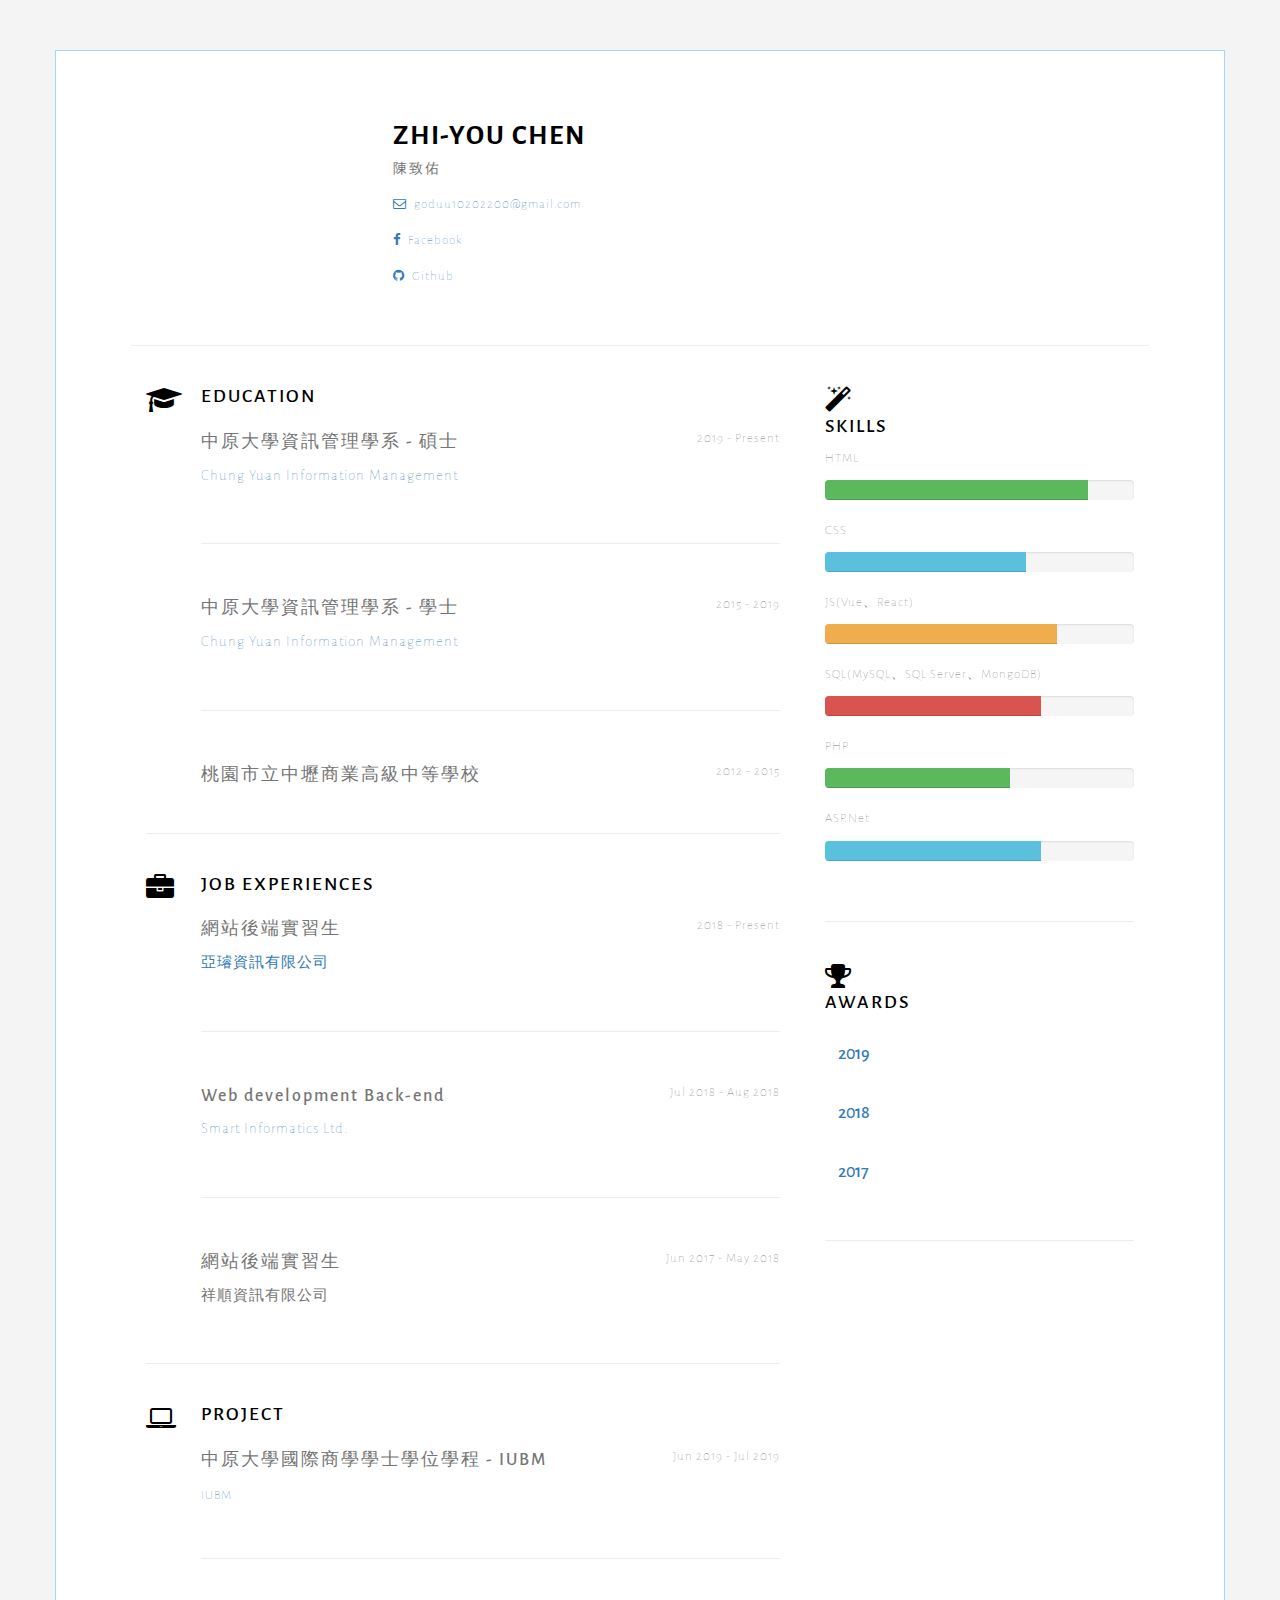
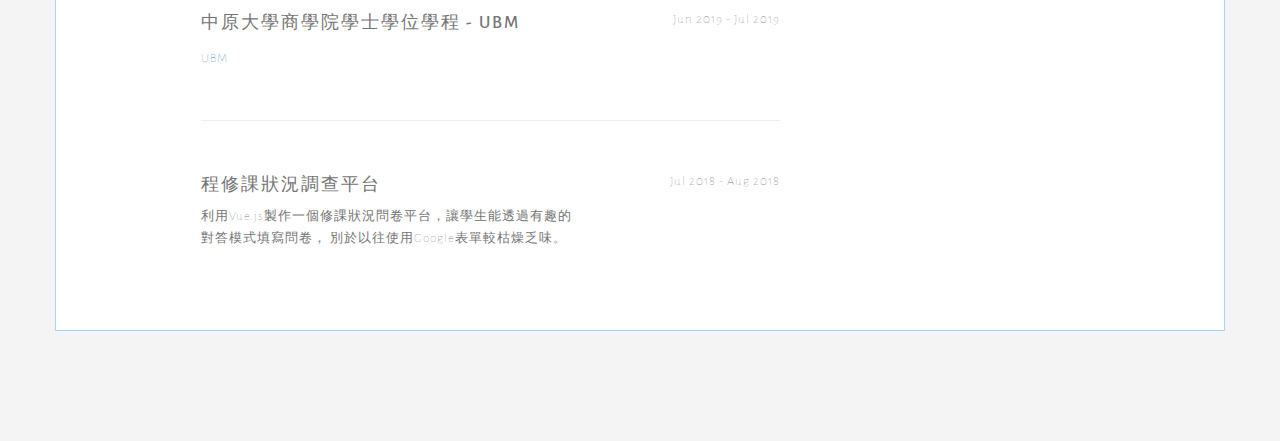
==== index.html @ dc38f17f "更新資料" ====
<!DOCTYPE html>
<html lang="">
  <head>
    <meta charset="UTF-8" />
    <meta name="viewport" content="width=device-width, initial-scale=1.0" />

    <!-- ===========================
    THEME INFO
    =========================== -->
    <meta
      name="description"
      content="CVstrap is another Free minimal CV HTML theme by EvenFly built with Bootstrap 3.3.0. and released under CC-3.0 license."
    />
    <meta
      name="keywords"
      content="curriculum vitae, cv, one page, onepage, bootstrap, responsive, resume, timeline, free cv"
    />
    <meta name="author" content="Mamun Srizon" />

    <!-- ===========================
    SITE TITLE
    =========================== -->
    <title>ZHI-YOU CHEN（陳致佑）</title>

    <!-- ===========================
    FAVICONS
    =========================== -->
    <link
      rel="shortcut icon"
      type="image/x-icon"
      href="./assets/icon/monster.png"
    />

    <!-- ===========================
    STYLESHEETS
    =========================== -->
    <link
      rel="stylesheet"
      href="http://maxcdn.bootstrapcdn.com/bootstrap/3.3.0/css/bootstrap.min.css"
    />
    <link rel="stylesheet" href="css/style.css" />
    <link rel="stylesheet" href="css/responsive.css" />

    <!-- ===========================
    FONTS & ICONS
    =========================== -->
    <link
      href="http://fonts.googleapis.com/css?family=Kristi|Alegreya+Sans:300"
      rel="stylesheet"
      type="text/css"
    />
    <link
      href="http://maxcdn.bootstrapcdn.com/font-awesome/4.2.0/css/font-awesome.min.css"
      rel="stylesheet"
    />

    <!--[if IE]>
      <script src="https://cdn.jsdelivr.net/html5shiv/3.7.2/html5shiv.min.js"></script>
      <script src="https://cdn.jsdelivr.net/respond/1.4.2/respond.min.js"></script>
    <![endif]-->
    <style>
      .award_text {
        margin-left: 1vw;
      }
    </style>
  </head>

  <body>
    <div class="container">
      <!-- ===========================
        HEADER
        ============================ -->
      <div id="header" class="row">
        <div class="col-sm-3">
          <img
            class="propic"
            src="http://www.uuu.nctu.me/img/IMG_5738.JPG"
            alt=""
          />
        </div>
        <!-- photo end-->

        <div class="col-sm-9">
          <div class="cv-title">
            <div class="row">
              <div class="col-sm-7">
                <span>
                  <h1>ZHI-YOU CHEN</h1>
                  <h5>陳致佑</h5>
                </span>
              </div>
            </div>
          </div>
          <!-- Title end-->

          <!-- ===========================
                SOCIAL & CONTACT
                ============================ -->
          <div class="row">
            <div class="col-sm-4">
              <ul class="list-unstyled">
                <li>
                  <a href="mailto:goduu10202200@gmail.com"
                    ><span class="social fa fa-envelope-o"></span
                    >goduu10202200@gmail.com</a
                  >
                </li>
                <li>
                  <a
                    href="https://www.facebook.com/goduu10202200"
                    target="_blank"
                    ><span class="social fa fa-facebook"></span>Facebook</a
                  >
                </li>
                <li>
                  <a href="https://github.com/goduu10202200" target="_blank"
                    ><span class="social fa fa-github"></span>Github</a
                  >
                </li>
              </ul>
            </div>
            <!-- social 1st col end-->
          </div>
          <!-- header social end-->
        </div>
        <!-- header right end-->
      </div>
      <!-- header end-->

      <hr class="firsthr" />

      <!-- ===========================
        BODY LEFT PART
        ============================ -->
      <div class="col-md-8 mainleft">
        <div id="statement" class="row mobmid">
          <!-- <div class="col-sm-1">
            <span class="secicon fa fa-user"></span>
          </div> -->
          <!--icon end-->

          <!-- <div class="col-sm-11">
            <h3>Personal statement</h3>
            <p>
              Hi, I am Bappy from Bangladesh.Adipiscing elit. Nullam dapibus
              vehicula condimentum. Curabitur elit enim, accumsan vitae
              tristique ut, mollis at orci. Fusce cursus interdum neque nec
              aliquam. Proin turpis leo, laoreet non ultricies non, dictum nec
              nulla. Duis vitae nisi eu odio Adipiscing elit. Nullam dapibus
              vehicula condimentum. Curabitur elit enim, accumsan.
            </p>

            <p>
              Consectetur adipisicing elit. Hic labore, unde, ratione, itaque
              ducimus provident error similique qui, recusandae nam dignissimos
              autem. Sequi quas quis non, odit assumenda similique neque.
            </p>

            <p class="signature">TowkirAhmed</p>
          </div> -->
          <!--info end-->
        </div>
        <!--personal statement end-->

        <!-- <hr /> -->

        <div id="education" class="row mobmid">
          <div class="col-sm-1">
            <span class="secicon fa fa-graduation-cap"></span>
          </div>
          <!--icon end-->

          <div class="col-sm-11">
            <h3>Education</h3>

            <!-- 中原大學資訊管理學系 - 碩士 - S -->
            <div class="row">
              <div class="col-md-9">
                <h4>中原大學資訊管理學系 - 碩士</h4>
                <p class="sub">
                  <a href="http://www.im.cycu.edu.tw/wSite/mp?mp=5400"
                    >Chung Yuan Information Management</a
                  >
                </p>
              </div>
              <div class="year col-md-3">
                <p>2019 - Present</p>
              </div>
            </div>
            <!-- 中原大學資訊管理學系 - 學士 - E -->
            <hr />
            <!-- 中原大學資訊管理學系 - 學士 - S -->
            <div class="row">
              <div class="col-md-9">
                <h4>中原大學資訊管理學系 - 學士</h4>
                <p class="sub">
                  <a href="http://www.im.cycu.edu.tw/wSite/mp?mp=5400"
                    >Chung Yuan Information Management</a
                  >
                </p>
              </div>
              <div class="year col-md-3">
                <p>2015 - 2019</p>
              </div>
            </div>
            <!-- 中原大學資訊管理學系 - 學士 - E -->

            <hr />

            <div class="row">
              <div class="col-md-9">
                <h4>桃園市立中壢商業高級中等學校</h4>
              </div>

              <div class="year col-md-3">
                <p>2012 - 2015</p>
              </div>
            </div>
            <!--Education & Certification 3 end-->
          </div>
        </div>
        <!--Education & Certifications end-->

        <hr />
        <!-- ===========================
            JOB EXPERIENCES
            ============================ -->
        <div id="job" class="row mobmid">
          <div class="col-sm-1">
            <span class="secicon fa fa-briefcase"></span>
          </div>
          <!--icon end-->

          <div class="col-sm-11">
            <h3>Job Experiences</h3>

            <div class="row">
              <div class="col-md-9">
                <h4>網站後端實習生</h4>
                <p class="sub">
                  <a href="http://www.ys-infoware.com/" target="_blank"
                    >亞璿資訊有限公司</a
                  >
                </p>
              </div>
              <div class="year col-md-3">
                <p>2018 - Present</p>
              </div>
            </div>
            <!--Job 1 end-->
            <hr />
            <div class="row">
              <div class="col-md-8">
                <h4>Web development Back-end</h4>
                <p class="sub">
                  <a href="https://smart-informatics.com/" target="_blank"
                    >Smart Informatics Ltd.</a
                  >
                </p>
                <!-- <p>
                        Studying all aspect of Graphic Design Including Advertising
                        Design, Branding, Copy Exhibition Design, Ilustration,
                        Information Design, Packaging Design and Website Design
                      </p> -->
              </div>
              <div class="year col-md-4">
                <p>Jul 2018 - Aug 2018</p>
              </div>
            </div>
            <!--Job 2 end-->

            <hr />

            <div class="row">
              <div class="col-md-8">
                <h4>網站後端實習生</h4>
                <p class="sub" style="font-size: 15px">祥順資訊有限公司</p>
              </div>
              <div class="year col-md-4">
                <p>Jun 2017 - May 2018</p>
              </div>
            </div>
            <!--Job 3 end-->
          </div>
          <!--Job experiences end-->
        </div>
        <!--Job experiences end-->

        <hr />

        <div id="preject" class="row mobmid">
          <div class="col-sm-1">
            <span class="secicon fa fa-laptop"></span>
          </div>
          <div class="col-sm-11">
            <h3>Project</h3>

            <!-- 國際商學學士學位學程 -S -->
            <div class="row">
              <div class="col-md-8">
                <h4>中原大學國際商學學士學位學程 - IUBM</h4>
                <p class="sub">
                  <a href="https://wp.cycu.edu.tw/iubm/" target="_blank">
                    <h4>IUBM</h4>
                  </a>
                </p>
              </div>
              <div class="year col-md-4">
                <p>Jun 2019 - Jul 2019</p>
              </div>
            </div>
            <!-- 國際商學學士學位學程 -E -->
            <hr />
            <!-- 商學院學士學位學程 -S -->
            <div class="row">
              <div class="col-md-8">
                <h4>中原大學商學院學士學位學程 - UBM</h4>
                <p class="sub">
                  <a href="https://wp.cycu.edu.tw/ubm/" target="_blank">
                    <h4>UBM</h4>
                  </a>
                </p>
              </div>
              <div class="year col-md-4">
                <p>Jun 2019 - Jul 2019</p>
              </div>
            </div>
            <!-- 商學院學士學位學程 -E -->
            <hr />
            <!-- 修課狀況調整平台 -S -->
            <div class="row">
              <div class="col-md-8">
                <h4>程修課狀況調查平台</h4>
                <!-- <p class="sub"><a href="">Smart Informatics Ltd.</a></p> -->
                <p>
                  利用Vue.js製作一個修課狀況問卷平台，讓學生能透過有趣的對答模式填寫問卷，
                  別於以往使用Google表單較枯燥乏味。
                </p>
              </div>
              <div class="year col-md-4">
                <p>Jul 2018 - Aug 2018</p>
              </div>
            </div>
            <!-- 修課狀況調整平台 -E -->
          </div>

          <!--Project experiences end-->
        </div>
        <!--Project experiences end-->
      </div>
      <!--left end-->

      <!-- ===========================
        SIDEBAR
        =========================== -->
      <div class="col-md-4 mainright">
        <div class="row">
          <div class="col-sm-1 col-md-2 mobmid">
            <span class="secicon fa fa-magic"></span>
          </div>
          <!--icon end-->

          <div class="col-sm-11 col-md-12">
            <h3 class="mobmid">Skills</h3>

            <p>HTML</p>
            <div class="progress">
              <div
                class="progress-bar progress-bar-success"
                role="progressbar"
                aria-valuenow="85"
                aria-valuemin="0"
                aria-valuemax="100"
                style="width: 85%"
              >
                <span class="sr-only">85% Complete (success)</span>
              </div>
            </div>
            <!--skill end-->

            <p>CSS</p>
            <div class="progress">
              <div
                class="progress-bar progress-bar-info"
                role="progressbar"
                aria-valuenow="65"
                aria-valuemin="0"
                aria-valuemax="100"
                style="width: 65%"
              >
                <span class="sr-only">65% Complete</span>
              </div>
            </div>
            <!--skill end-->

            <p>JS(Vue、React)</p>
            <div class="progress">
              <div
                class="progress-bar progress-bar-warning"
                role="progressbar"
                aria-valuenow="75"
                aria-valuemin="0"
                aria-valuemax="100"
                style="width: 75%"
              >
                <span class="sr-only">75% Complete (warning)</span>
              </div>
            </div>
            <!--skill end-->

            <p>SQL(MySQL、SQL Server、MongoDB)</p>
            <div class="progress">
              <div
                class="progress-bar progress-bar-danger"
                role="progressbar"
                aria-valuenow="70"
                aria-valuemin="0"
                aria-valuemax="100"
                style="width: 70%"
              >
                <span class="sr-only">70% Complete (danger)</span>
              </div>
            </div>
            <!--skill end-->
            <p>PHP</p>
            <div class="progress">
              <div
                class="progress-bar progress-bar-success"
                role="progressbar"
                aria-valuenow="60"
                aria-valuemin="0"
                aria-valuemax="100"
                style="width: 60%"
              >
                <span class="sr-only">60% Complete (success)</span>
              </div>
            </div>
            <!--skill end-->
            <p>ASP.Net</p>
            <div class="progress">
              <div
                class="progress-bar progress-bar-info"
                role="progressbar"
                aria-valuenow="70"
                aria-valuemin="0"
                aria-valuemax="100"
                style="width: 70%"
              >
                <span class="sr-only">70% Complete (info)</span>
              </div>
            </div>
            <!--skill end-->
          </div>
          <!--info end-->
        </div>
        <!--tech skills end-->

        <hr />

        <div class="row mobmid">
          <div class="col-sm-1 col-md-2">
            <span class="secicon fa fa-trophy"></span>
          </div>
          <!--icon end-->

          <div class="col-sm-11 col-md-12 ">
            <h3>Awards</h3>

            <div id="accordion">
              <div class="card">
                <div class="card-header" id="headingOne">
                  <h5 class="mb-0">
                    <button
                      class="btn btn-link"
                      data-toggle="collapse"
                      data-target="#collapseOne"
                      aria-expanded="true"
                      aria-controls="collapseOne"
                    >
                      <h4>2019</h4>
                    </button>
                  </h5>
                </div>

                <div
                  id="collapseOne"
                  class="collapse"
                  aria-labelledby="headingOne"
                  data-parent="#accordion"
                >
                  <div class="card-body award_text">
                    <div class="award">
                      <h4>創新創業競賽 - 第三名</h4>
                    </div>
                  </div>
                </div>
              </div>
              <div class="card">
                <div class="card-header" id="headingTwo">
                  <h5 class="mb-0">
                    <button
                      class="btn btn-link collapsed"
                      data-toggle="collapse"
                      data-target="#collapseTwo"
                      aria-expanded="false"
                      aria-controls="collapseTwo"
                    >
                      <h4>2018</h4>
                    </button>
                  </h5>
                </div>
                <div
                  id="collapseTwo"
                  class="collapse"
                  aria-labelledby="headingTwo"
                  data-parent="#accordion"
                >
                  <div class="card-body award_text">
                    <div class="award">
                      <h4>經濟部搶鮮大賽 - 第三名</h4>
                    </div>
                    <div class="award">
                      <h4>全國資訊應用競賽 - 第三名</h4>
                    </div>
                    <div class="award">
                      <h4>新創事業團隊競賽 - 第二名</h4>
                    </div>
                    <div class="award">
                      <h4>中原資管專題競賽 - 海報設計獎</h4>
                    </div>
                    <div class="award">
                      <h4>中原資管專題競賽 - 海報人氣獎</h4>
                    </div>
                  </div>
                </div>
              </div>
              <div class="card">
                <div class="card-header" id="headingThree">
                  <h5 class="mb-0">
                    <button
                      class="btn btn-link collapsed"
                      data-toggle="collapse"
                      data-target="#collapseThree"
                      aria-expanded="false"
                      aria-controls="collapseThree"
                    >
                      <h4>2017</h4>
                    </button>
                  </h5>
                </div>
                <div
                  id="collapseThree"
                  class="collapse"
                  aria-labelledby="headingThree"
                  data-parent="#accordion"
                >
                  <div class="card-body award_text">
                    <div class="award">
                      <h4>畢業專題初賽 - 第一名</h4>
                    </div>
                    <div class="award">
                      <h4>系統分析與設計 - 第二名</h4>
                    </div>
                  </div>
                </div>
              </div>
            </div>
          </div>
          <!--awards end-->
        </div>
        <hr />
        <!--tech skills end-->
      </div>
      <!--right end-->
    </div>
    <!--container end-->

    <!-- ===========================
    FOOTER
    =========================== -->
    <footer class="text-center"></footer>

    <!--necessary scripts and plugins-->
    <script src="https://ajax.googleapis.com/ajax/libs/jquery/1.11.1/jquery.min.js"></script>
    <script src="http://maxcdn.bootstrapcdn.com/bootstrap/3.3.1/js/bootstrap.min.js"></script>
    <script src="js/jquery.nicescroll.min.js"></script>
    <script src="js/evenfly.js"></script>
  </body>
</html>
---- css/style.css ----
body {
  background: #f4f4f4;
  color: #757575;
  font-family: 'Alegreya Sans', sans-serif, '微軟正黑體';
  letter-spacing: 2px;
  padding-bottom: 60px;
}

.container {
  background: #fff;
  padding: 70px 75px;
  margin: 50px auto;
  border: 1px solid #a5d4fc;
}

img {
  max-width: 100%;
  max-height: 30%;
}

.propic {
  background-position: center center;
  border-radius: 10px;
  /* border-radius: 10px; */
}

hr {
  margin: 40px 0;
}

h1 {
  font-size: 2em;
  font-weight: bolder;
  text-transform: uppercase;
  color: #000;
  margin: 0;
}

h2 {
  font-size: 1.3em;
  background: #fcfcfc;
  padding: 10px;
}

h3 {
  font-size: 1.4em;
  text-transform: uppercase;
  color: #000;
  margin-top: 0;
}

h4 {
  margin: 15px 0 0;
}

p,
a {
  line-height: 1.7em;
  font-weight: lighter;
  letter-spacing: 1px;
  font-size: 13px;
  margin-top: 10px;
}

li {
  padding: 7px 0;
}

.dl-share .btn {
  min-width: 120px;
}

.signature {
  font-family: 'Kristi', cursive;
  color: #3e3f40;
  font-size: 2.2em;
  margin-top: 20px;
}

.social {
  margin-right: 7px;
}

.btn .fa {
  margin-right: 10px;
}

.secicon.fa {
  font-size: 28px;
  color: #000;
  margin-right: 10px;
}

.sub {
  margin-top: 10px;
  margin-bottom: 15px;
}

.sub a {
  font-size: 15px;
}
.award {
  padding-top: 20px;
}

blockquote {
  font-size: 1em;
  padding: 0 15px;
  margin: 30px 0;
}
.copyrights {
  text-indent: -9999px;
  height: 0;
  line-height: 0;
  font-size: 0;
  overflow: hidden;
}
.mainleft {
  padding-right: 30px;
}

.testimonials img {
  width: 60px;
  height: 60px;
  border-radius: 50%;
  float: left;
  margin-right: 15px;
  margin-top: -10px;
  border: 1px solid #ededed;
}

.year,
.share {
  text-align: right;
}

footer p,
footer a {
  font-size: 13px;
}
---- css/responsive.css ----
@media only screen and (max-width: 980px) {
    .dl-share {
        display: none;
    }
    
    .year {
        text-align: left;
    }
}

@media only screen and (max-width: 800px) {
    body {
        padding-bottom: 10px;
    }
    .container {
        margin-top: 10px;
        margin-bottom: 30px;
    }
}

@media only screen and (max-width: 640px) {
    .container {
        padding: 20px;
    }
    h1 {
        margin-top: 20px;
    }
    .propic {
        border-radius: 0;
    }
    .list-unstyled li {
        border-bottom: 1px solid #fcfcfc;
        padding: 15px 0;
    }
    .firsthr {
        visibility: hidden;
    }
    .secicon.fa {
        margin: 10px 0;
    }
    .year,
    .mobmid {
        text-align: center;
    }
}

@media only screen and (width: 480px) {
    footer{
        padding: 0 100px;
    }
}

@media only screen and (max-width: 360px) {
    footer{
        padding: 0 15px;
    }
}
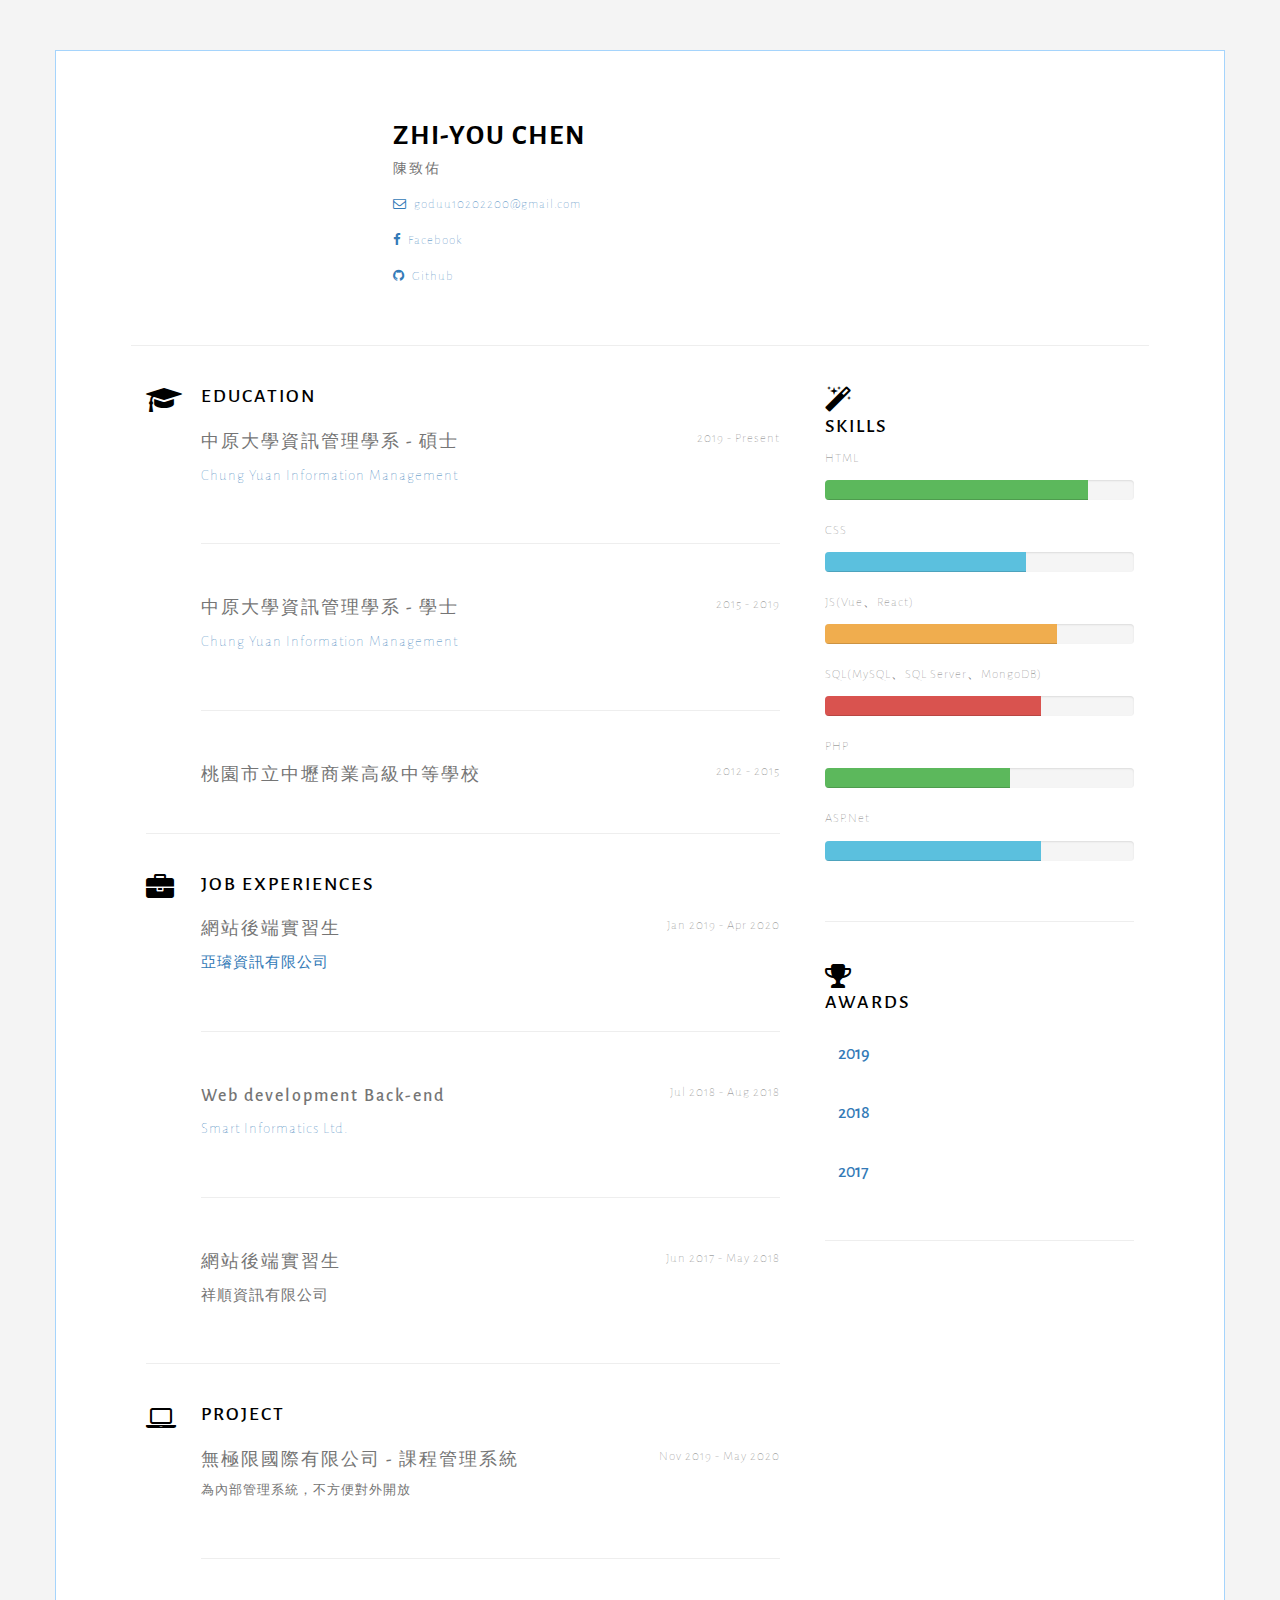
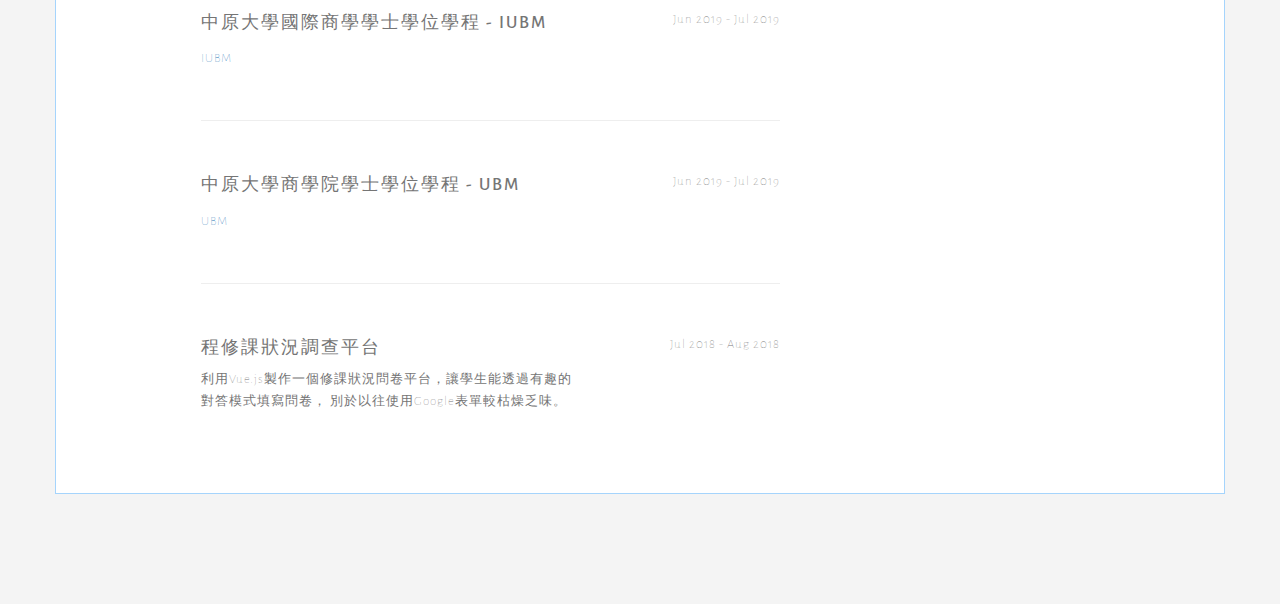
==== commit 875aec14: "更新" ====
--- a/index.html
+++ b/index.html
@@ -244,7 +244,7 @@
                 </p>
               </div>
               <div class="year col-md-3">
-                <p>2018 - Present</p>
+                <p>Jan 2019 - Apr 2020</p>
               </div>
             </div>
             <!--Job 1 end-->
@@ -274,7 +274,7 @@
             <div class="row">
               <div class="col-md-8">
                 <h4>網站後端實習生</h4>
-                <p class="sub" style="font-size: 15px">祥順資訊有限公司</p>
+                <p class="sub" style="font-size: 15px;">祥順資訊有限公司</p>
               </div>
               <div class="year col-md-4">
                 <p>Jun 2017 - May 2018</p>
@@ -294,7 +294,20 @@
           </div>
           <div class="col-sm-11">
             <h3>Project</h3>
-
+            <!-- 無極限 - 課程管理系統 -S -->
+            <div class="row">
+              <div class="col-md-8">
+                <h4>無極限國際有限公司 - 課程管理系統</h4>
+                <p class="sub">
+                  <span>為內部管理系統，不方便對外開放</span>
+                </p>
+              </div>
+              <div class="year col-md-4">
+                <p>Nov 2019 - May 2020</p>
+              </div>
+            </div>
+            <!-- 無極限 - 課程管理系統 -E -->
+            <hr />
             <!-- 國際商學學士學位學程 -S -->
             <div class="row">
               <div class="col-md-8">
@@ -371,7 +384,7 @@
                 aria-valuenow="85"
                 aria-valuemin="0"
                 aria-valuemax="100"
-                style="width: 85%"
+                style="width: 85%;"
               >
                 <span class="sr-only">85% Complete (success)</span>
               </div>
@@ -386,7 +399,7 @@
                 aria-valuenow="65"
                 aria-valuemin="0"
                 aria-valuemax="100"
-                style="width: 65%"
+                style="width: 65%;"
               >
                 <span class="sr-only">65% Complete</span>
               </div>
@@ -401,7 +414,7 @@
                 aria-valuenow="75"
                 aria-valuemin="0"
                 aria-valuemax="100"
-                style="width: 75%"
+                style="width: 75%;"
               >
                 <span class="sr-only">75% Complete (warning)</span>
               </div>
@@ -416,7 +429,7 @@
                 aria-valuenow="70"
                 aria-valuemin="0"
                 aria-valuemax="100"
-                style="width: 70%"
+                style="width: 70%;"
               >
                 <span class="sr-only">70% Complete (danger)</span>
               </div>
@@ -430,7 +443,7 @@
                 aria-valuenow="60"
                 aria-valuemin="0"
                 aria-valuemax="100"
-                style="width: 60%"
+                style="width: 60%;"
               >
                 <span class="sr-only">60% Complete (success)</span>
               </div>
@@ -444,7 +457,7 @@
                 aria-valuenow="70"
                 aria-valuemin="0"
                 aria-valuemax="100"
-                style="width: 70%"
+                style="width: 70%;"
               >
                 <span class="sr-only">70% Complete (info)</span>
               </div>
@@ -463,7 +476,7 @@
           </div>
           <!--icon end-->
 
-          <div class="col-sm-11 col-md-12 ">
+          <div class="col-sm-11 col-md-12">
             <h3>Awards</h3>
 
             <div id="accordion">
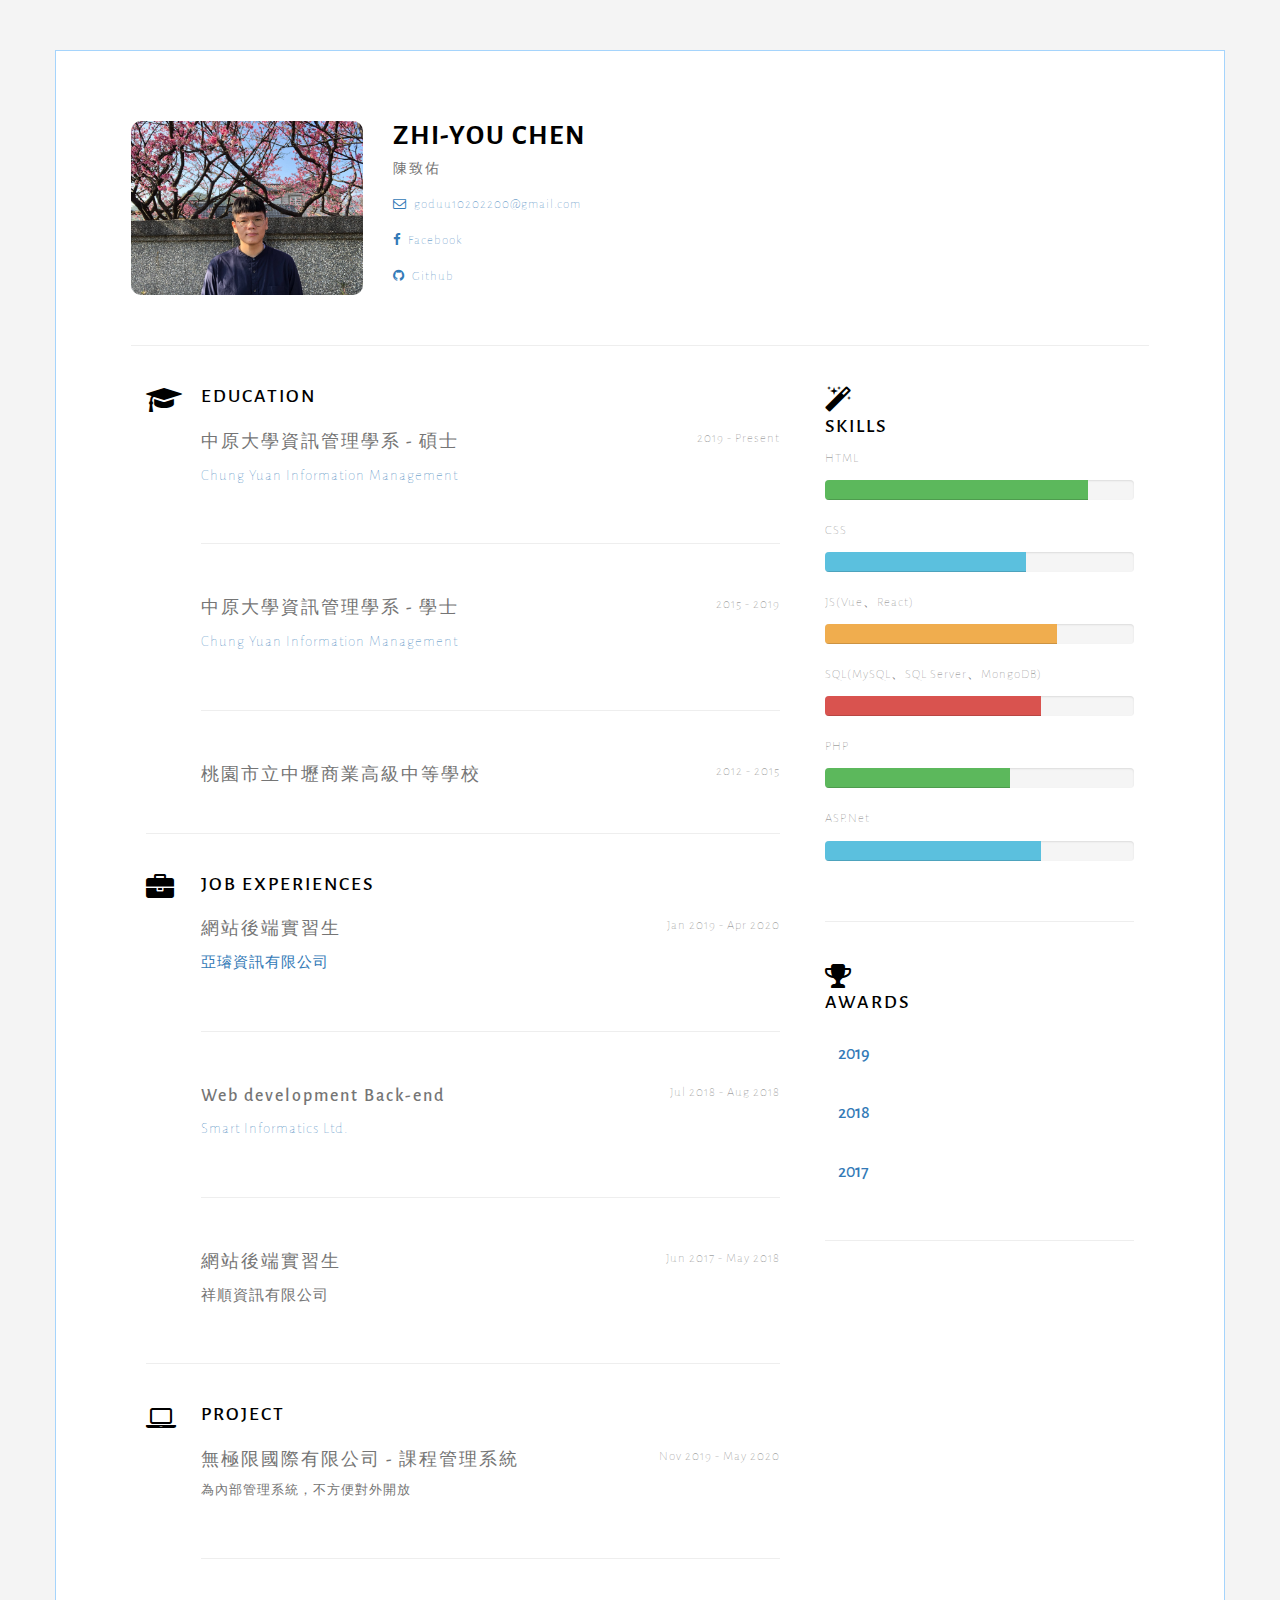
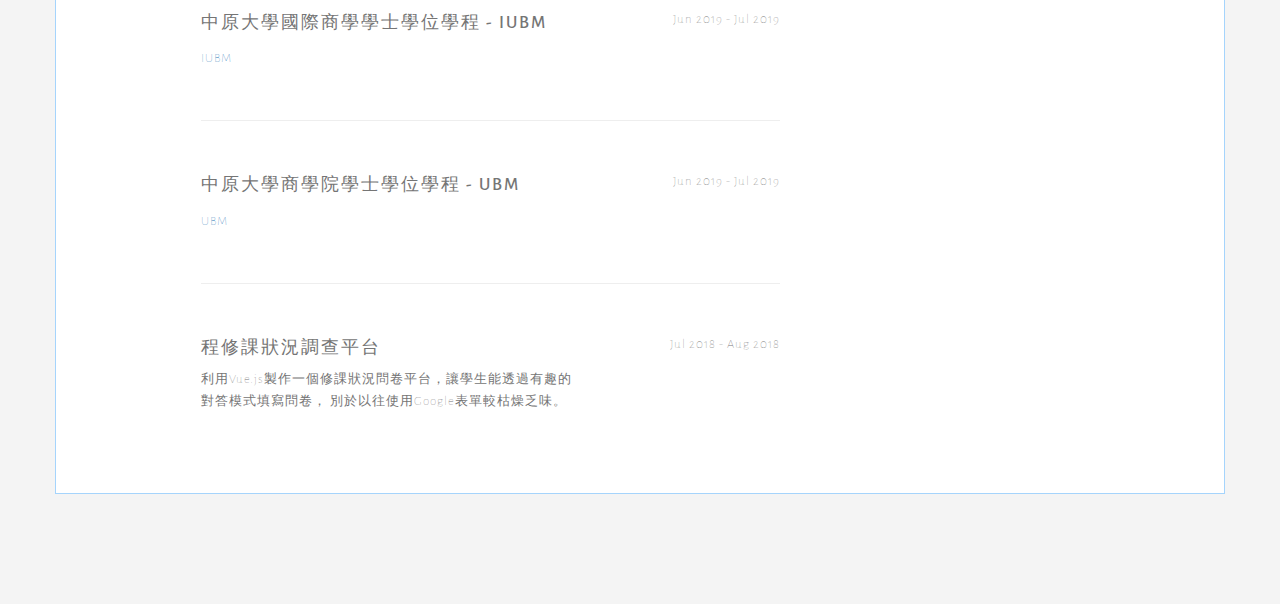
==== commit 486beb36: "更版" ====
--- a/index.html
+++ b/index.html
@@ -72,11 +72,7 @@
         ============================ -->
       <div id="header" class="row">
         <div class="col-sm-3">
-          <img
-            class="propic"
-            src="http://www.uuu.nctu.me/img/IMG_5738.JPG"
-            alt=""
-          />
+          <img class="propic" src="../img/S__37199875.jpg" alt="" />
         </div>
         <!-- photo end-->
 
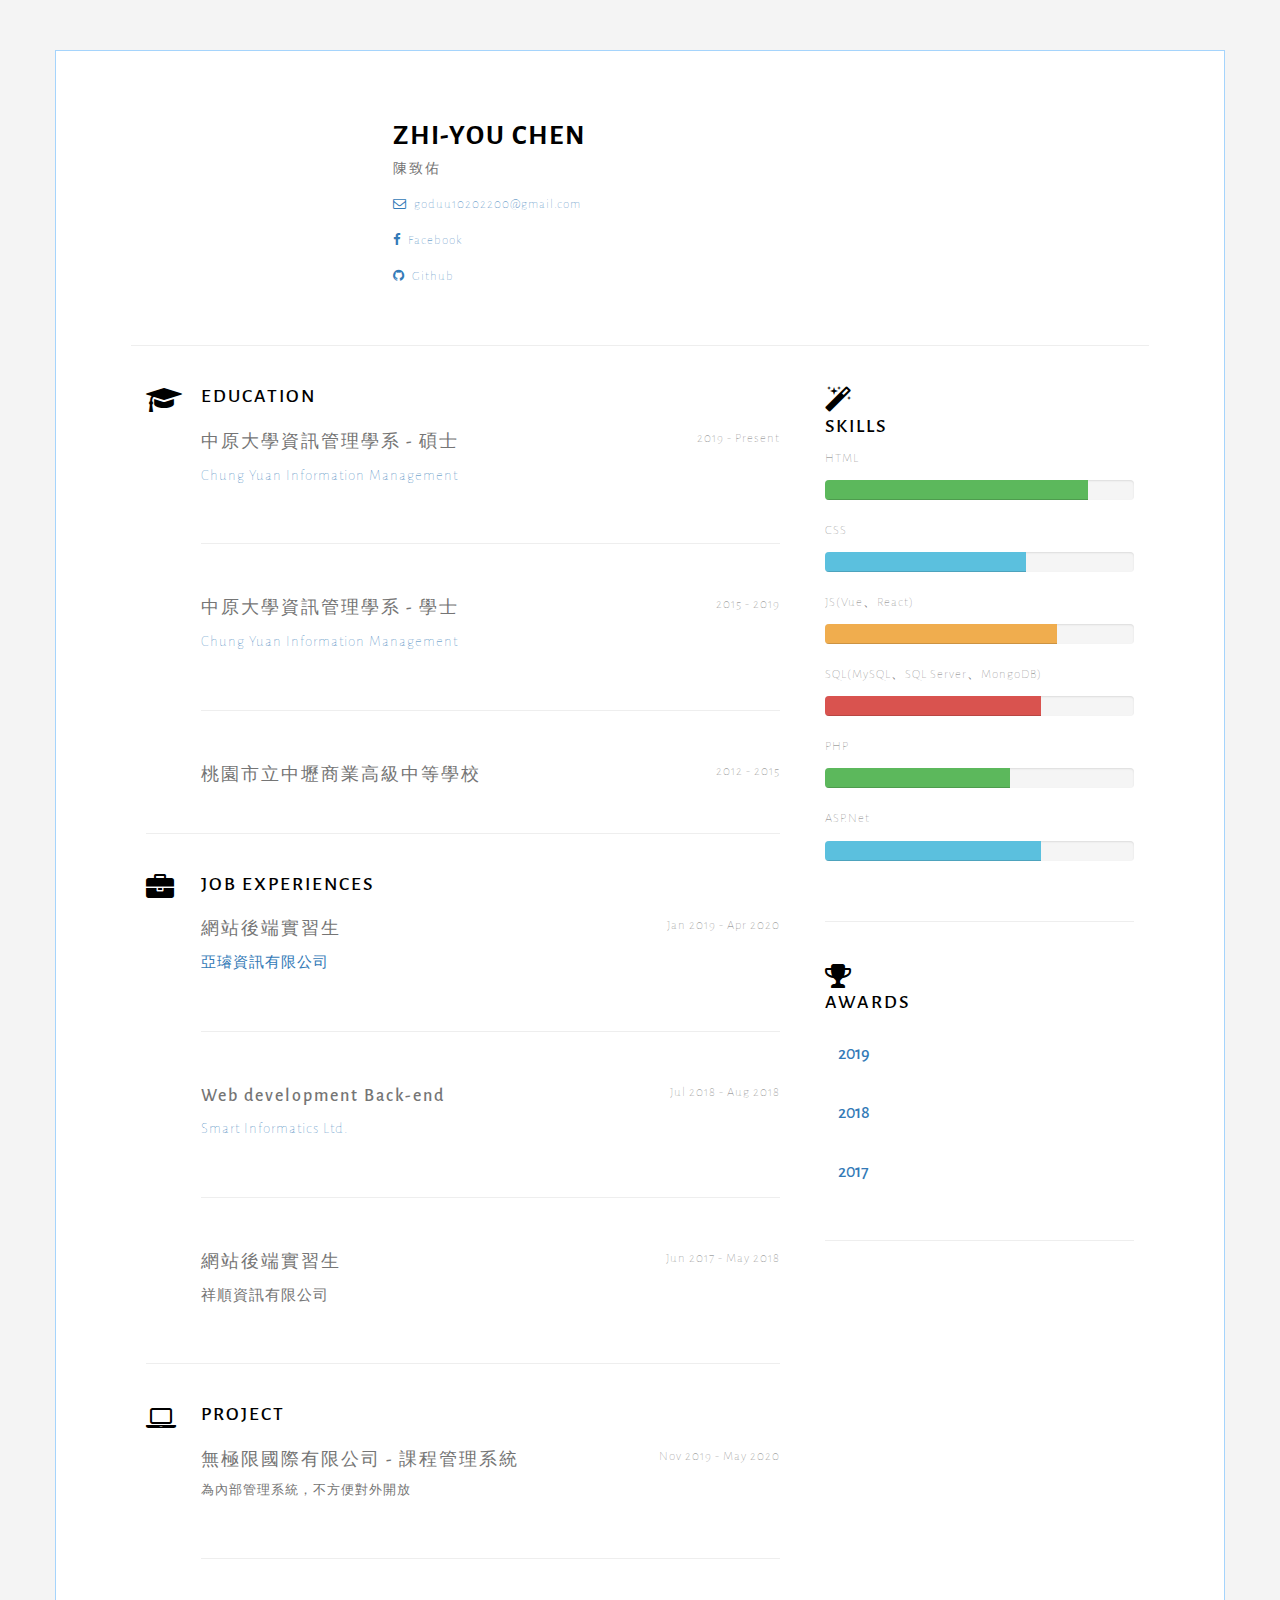
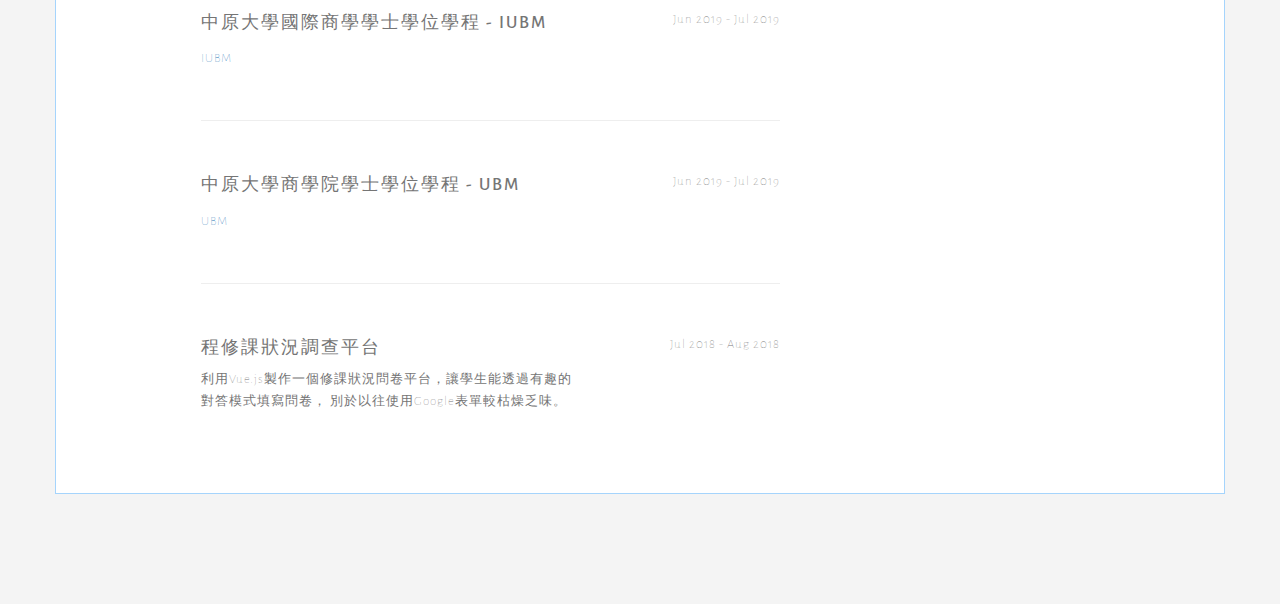
==== commit 62227a9c: "更版" ====
--- a/index.html
+++ b/index.html
@@ -72,7 +72,11 @@
         ============================ -->
       <div id="header" class="row">
         <div class="col-sm-3">
-          <img class="propic" src="../img/S__37199875.jpg" alt="" />
+          <img
+            class="propic"
+            src="http://www.uuu.nctu.me/img/S__37199875.jpg"
+            alt=""
+          />
         </div>
         <!-- photo end-->
 
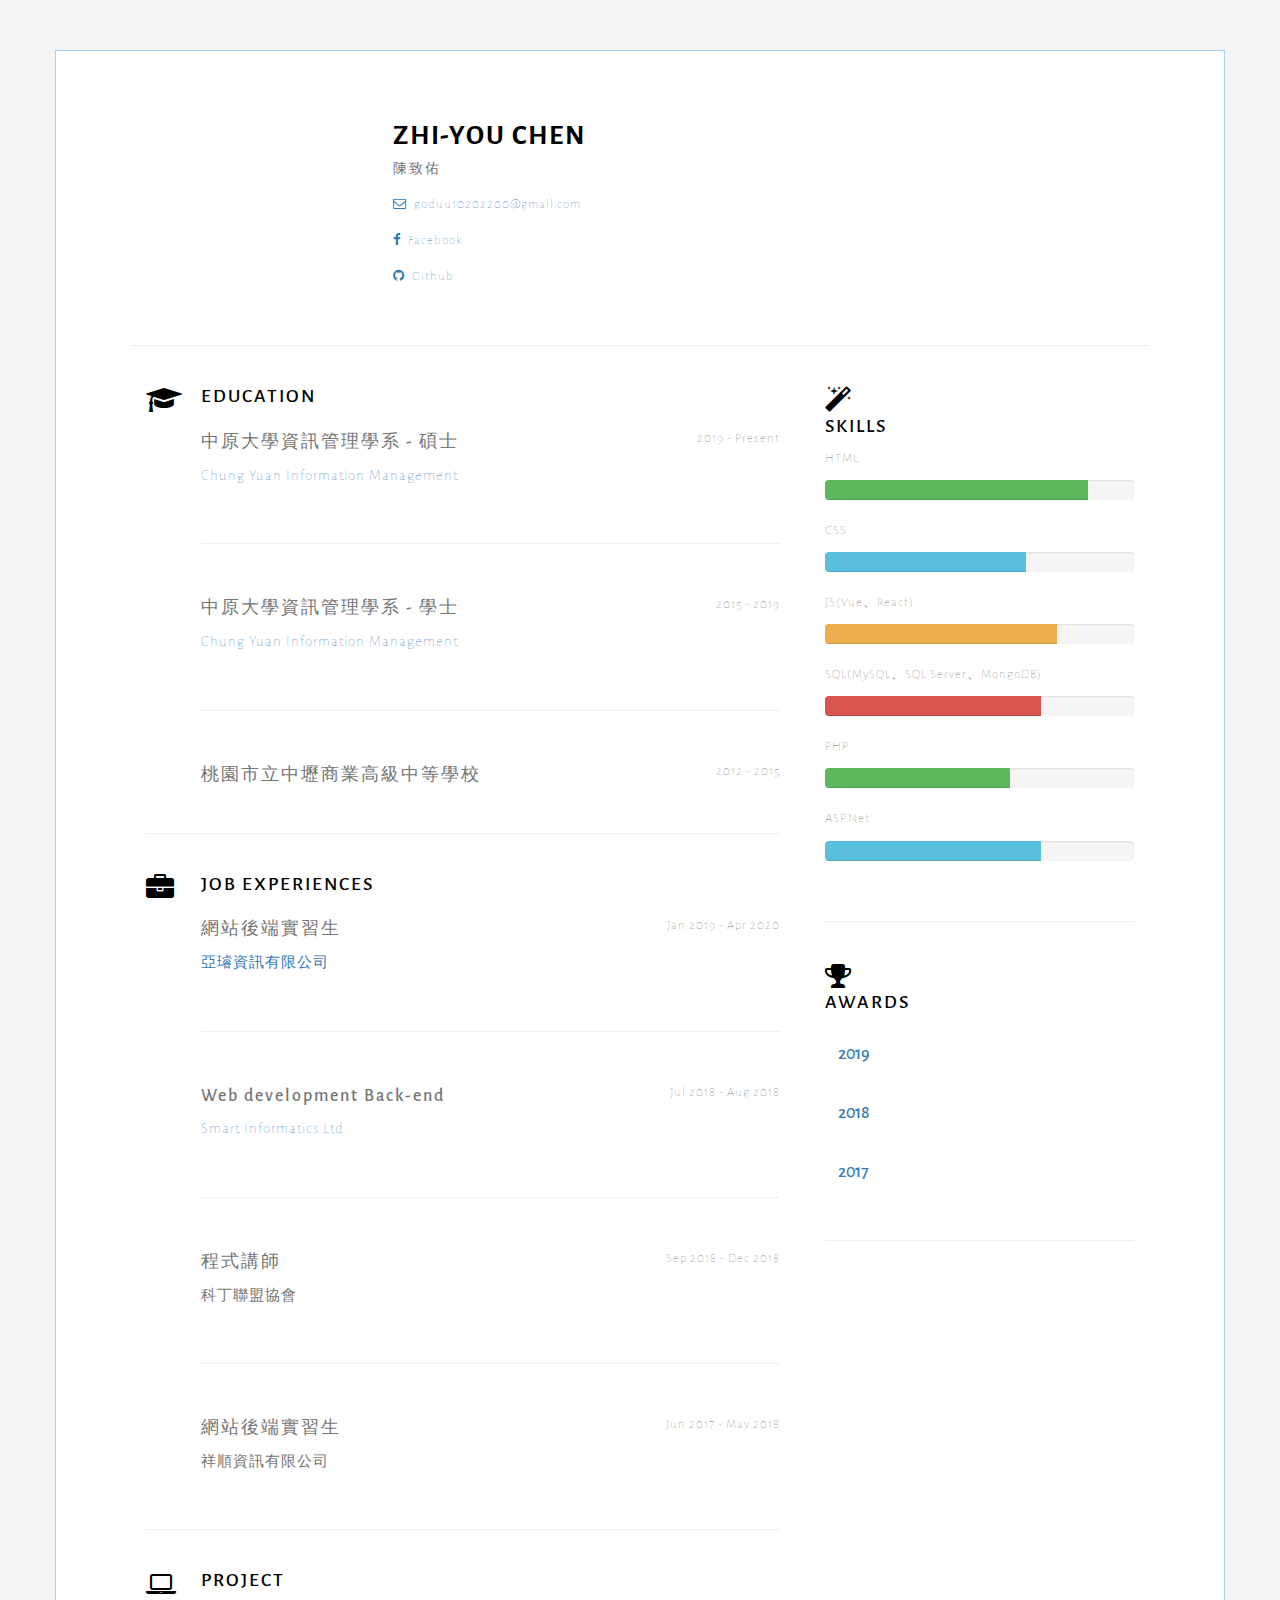
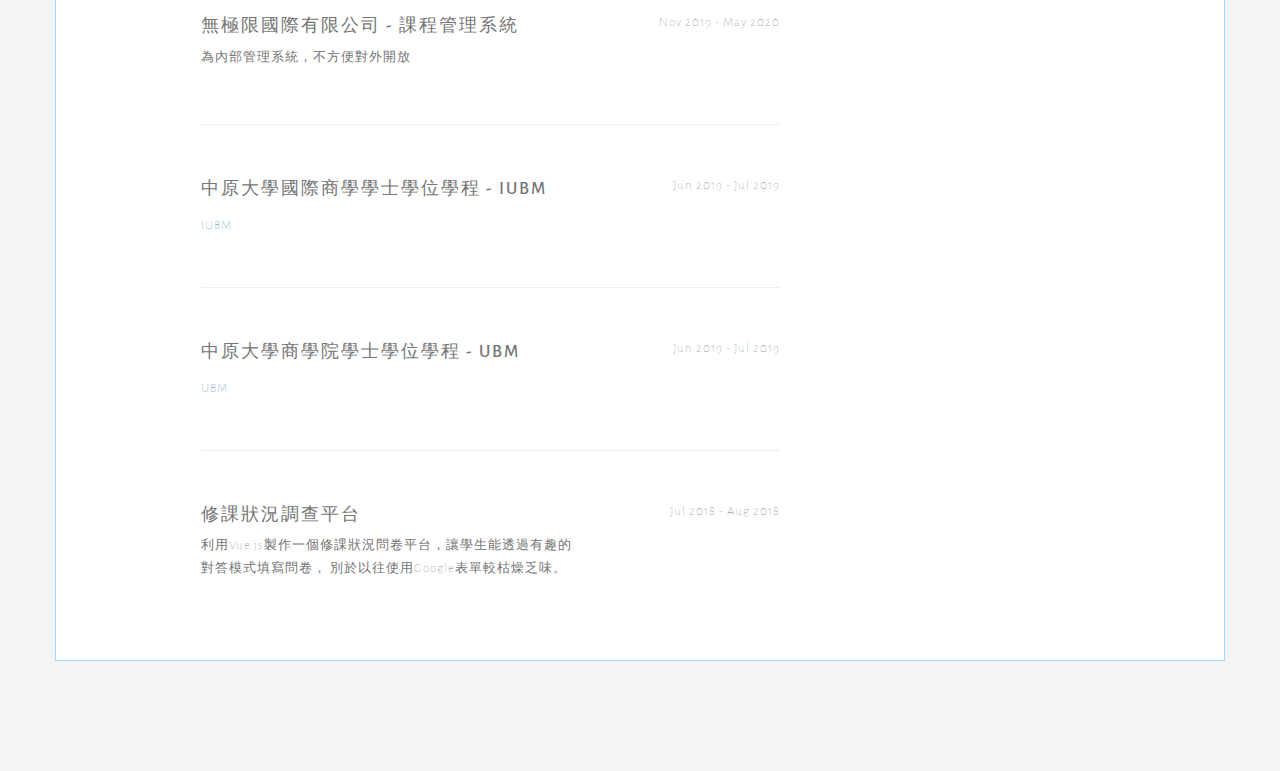
==== commit 6b58afed: "1. 更新工作經驗 2. 字眼更改" ====
--- a/index.html
+++ b/index.html
@@ -273,6 +273,18 @@
 
             <div class="row">
               <div class="col-md-8">
+                <h4>程式講師</h4>
+                <p class="sub" style="font-size: 15px;">科丁聯盟協會</p>
+              </div>
+              <div class="year col-md-4">
+                <p>Sep 2018 - Dec 2018</p>
+              </div>
+            </div>
+
+            <hr />
+
+            <div class="row">
+              <div class="col-md-8">
                 <h4>網站後端實習生</h4>
                 <p class="sub" style="font-size: 15px;">祥順資訊有限公司</p>
               </div>
@@ -280,7 +292,6 @@
                 <p>Jun 2017 - May 2018</p>
               </div>
             </div>
-            <!--Job 3 end-->
           </div>
           <!--Job experiences end-->
         </div>
@@ -343,7 +354,7 @@
             <!-- 修課狀況調整平台 -S -->
             <div class="row">
               <div class="col-md-8">
-                <h4>程修課狀況調查平台</h4>
+                <h4>修課狀況調查平台</h4>
                 <!-- <p class="sub"><a href="">Smart Informatics Ltd.</a></p> -->
                 <p>
                   利用Vue.js製作一個修課狀況問卷平台，讓學生能透過有趣的對答模式填寫問卷，
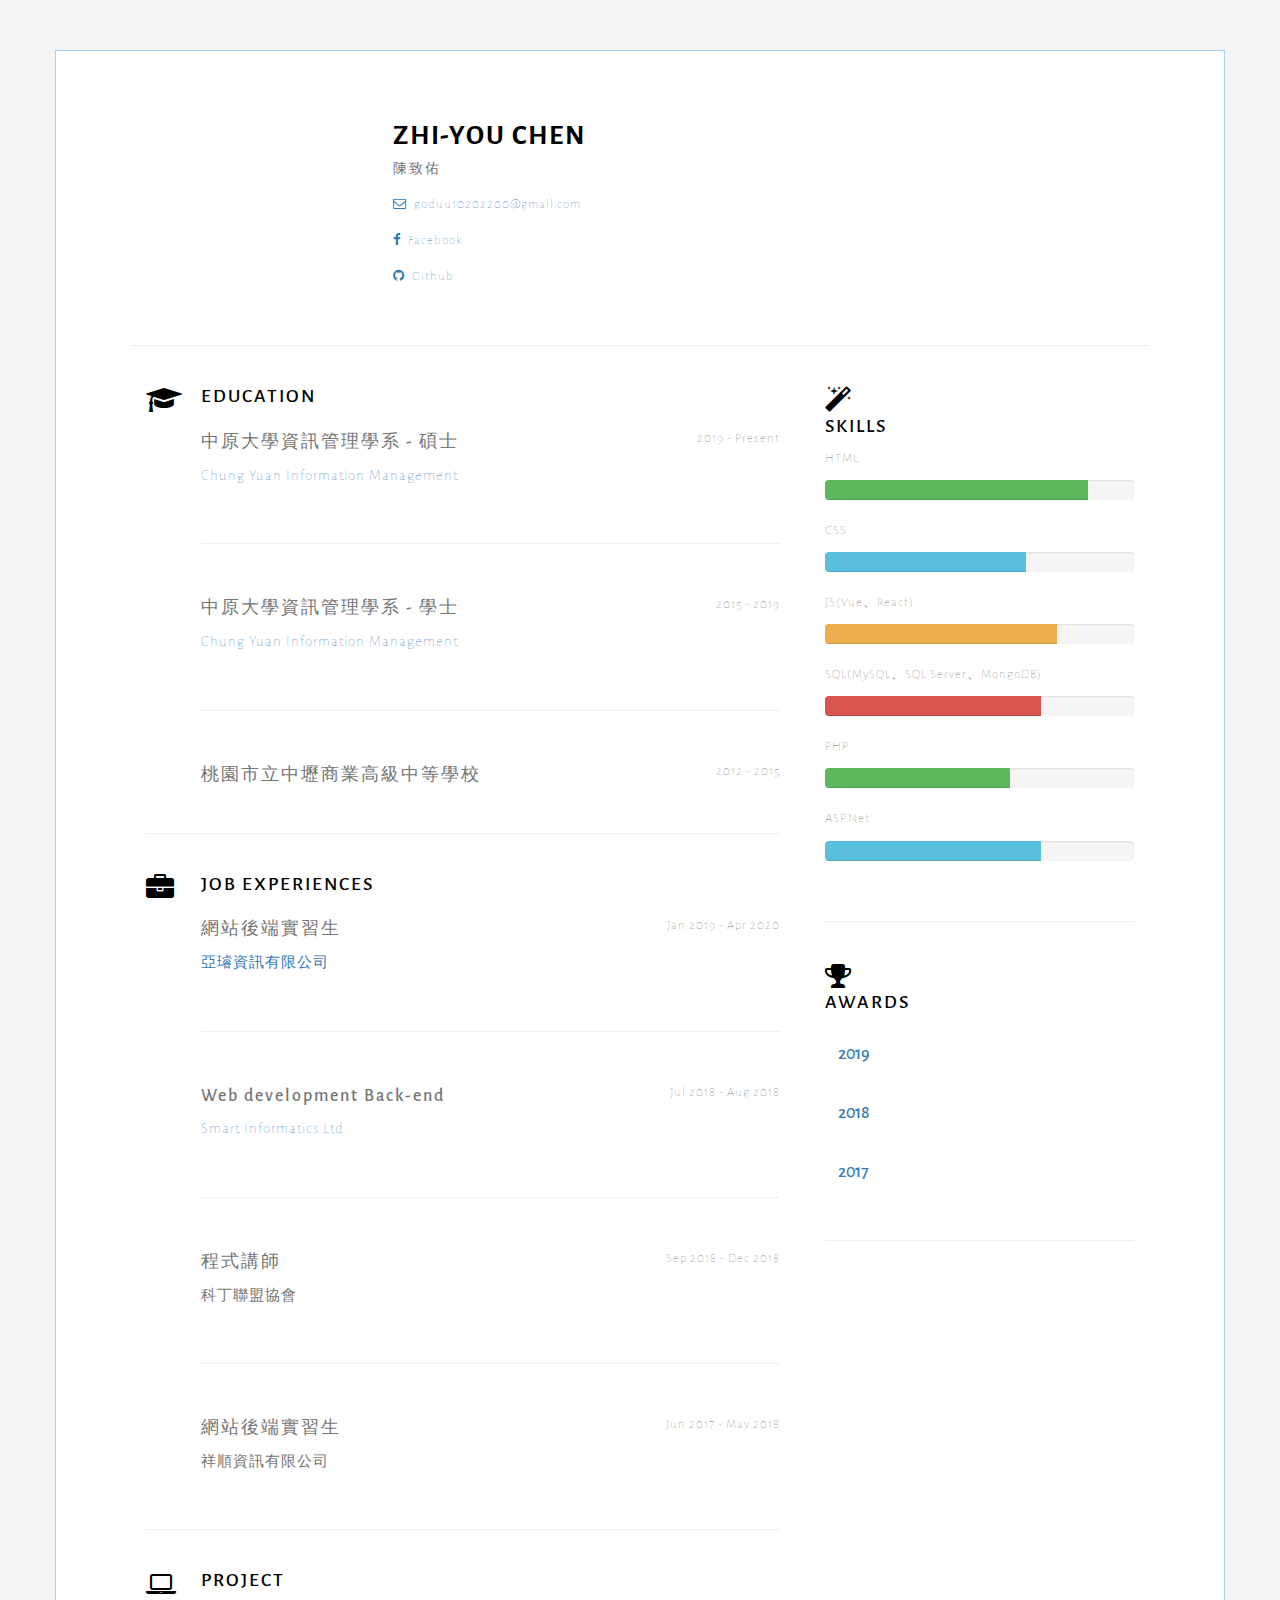
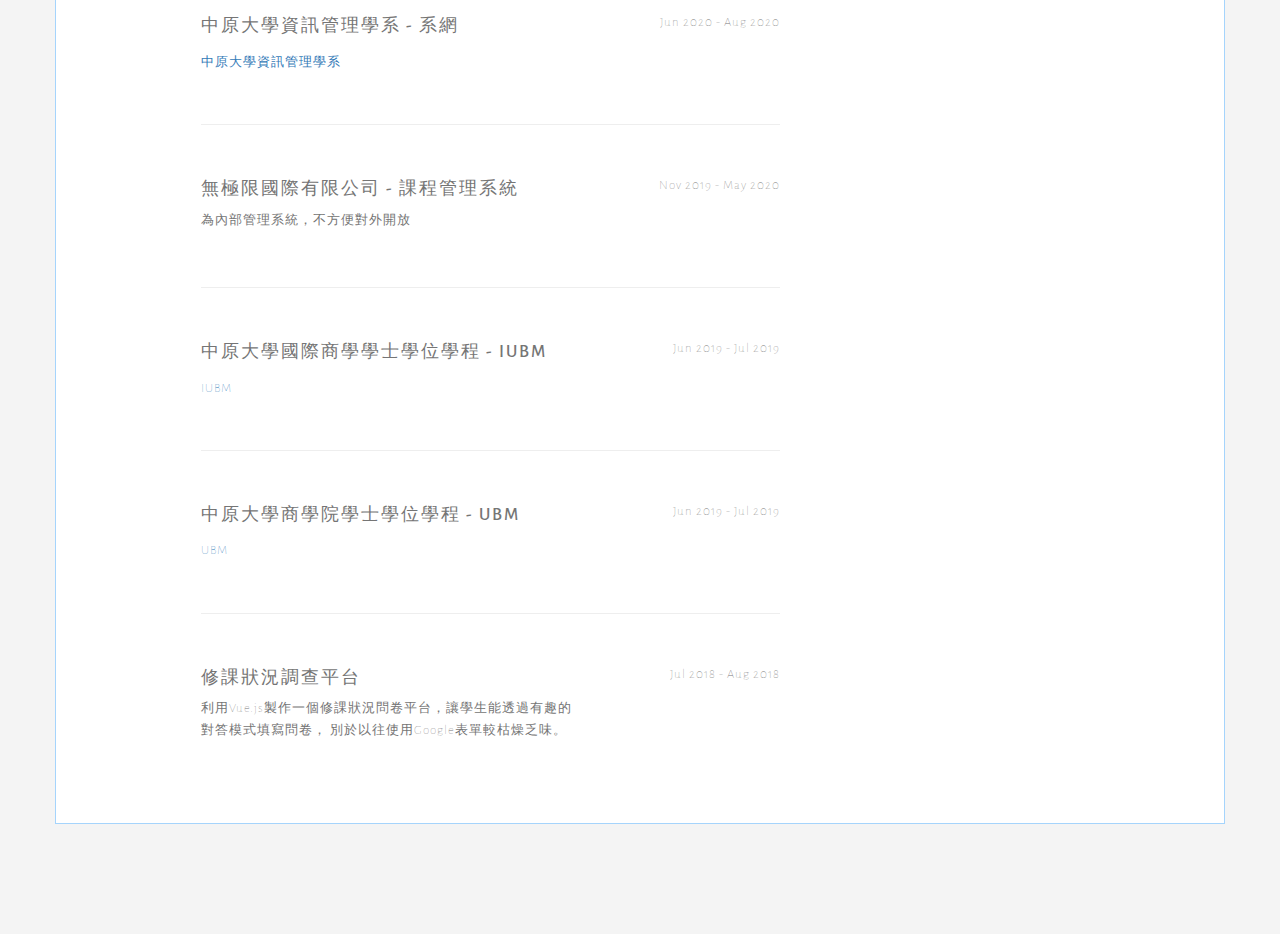
==== commit d7092856: "1. 刪掉備份檔案 2. 更新履歷(中原資管系網)" ====
--- a/index.html
+++ b/index.html
@@ -274,7 +274,7 @@
             <div class="row">
               <div class="col-md-8">
                 <h4>程式講師</h4>
-                <p class="sub" style="font-size: 15px;">科丁聯盟協會</p>
+                <p class="sub" style="font-size: 15px">科丁聯盟協會</p>
               </div>
               <div class="year col-md-4">
                 <p>Sep 2018 - Dec 2018</p>
@@ -286,7 +286,7 @@
             <div class="row">
               <div class="col-md-8">
                 <h4>網站後端實習生</h4>
-                <p class="sub" style="font-size: 15px;">祥順資訊有限公司</p>
+                <p class="sub" style="font-size: 15px">祥順資訊有限公司</p>
               </div>
               <div class="year col-md-4">
                 <p>Jun 2017 - May 2018</p>
@@ -305,6 +305,22 @@
           </div>
           <div class="col-sm-11">
             <h3>Project</h3>
+            <!-- 中原資管系網 -S -->
+            <div class="row">
+              <div class="col-md-8">
+                <h4>中原大學資訊管理學系 - 系網</h4>
+                <p class="sub">
+                  <a href="https://im.cycu.edu.tw/" target="_blank">
+                    <h4>中原大學資訊管理學系</h4>
+                  </a>
+                </p>
+              </div>
+              <div class="year col-md-4">
+                <p>Jun 2020 - Aug 2020</p>
+              </div>
+            </div>
+            <!-- 中原資管系網 -E -->
+            <hr />
             <!-- 無極限 - 課程管理系統 -S -->
             <div class="row">
               <div class="col-md-8">
@@ -395,7 +411,7 @@
                 aria-valuenow="85"
                 aria-valuemin="0"
                 aria-valuemax="100"
-                style="width: 85%;"
+                style="width: 85%"
               >
                 <span class="sr-only">85% Complete (success)</span>
               </div>
@@ -410,7 +426,7 @@
                 aria-valuenow="65"
                 aria-valuemin="0"
                 aria-valuemax="100"
-                style="width: 65%;"
+                style="width: 65%"
               >
                 <span class="sr-only">65% Complete</span>
               </div>
@@ -425,7 +441,7 @@
                 aria-valuenow="75"
                 aria-valuemin="0"
                 aria-valuemax="100"
-                style="width: 75%;"
+                style="width: 75%"
               >
                 <span class="sr-only">75% Complete (warning)</span>
               </div>
@@ -440,7 +456,7 @@
                 aria-valuenow="70"
                 aria-valuemin="0"
                 aria-valuemax="100"
-                style="width: 70%;"
+                style="width: 70%"
               >
                 <span class="sr-only">70% Complete (danger)</span>
               </div>
@@ -454,7 +470,7 @@
                 aria-valuenow="60"
                 aria-valuemin="0"
                 aria-valuemax="100"
-                style="width: 60%;"
+                style="width: 60%"
               >
                 <span class="sr-only">60% Complete (success)</span>
               </div>
@@ -468,7 +484,7 @@
                 aria-valuenow="70"
                 aria-valuemin="0"
                 aria-valuemax="100"
-                style="width: 70%;"
+                style="width: 70%"
               >
                 <span class="sr-only">70% Complete (info)</span>
               </div>
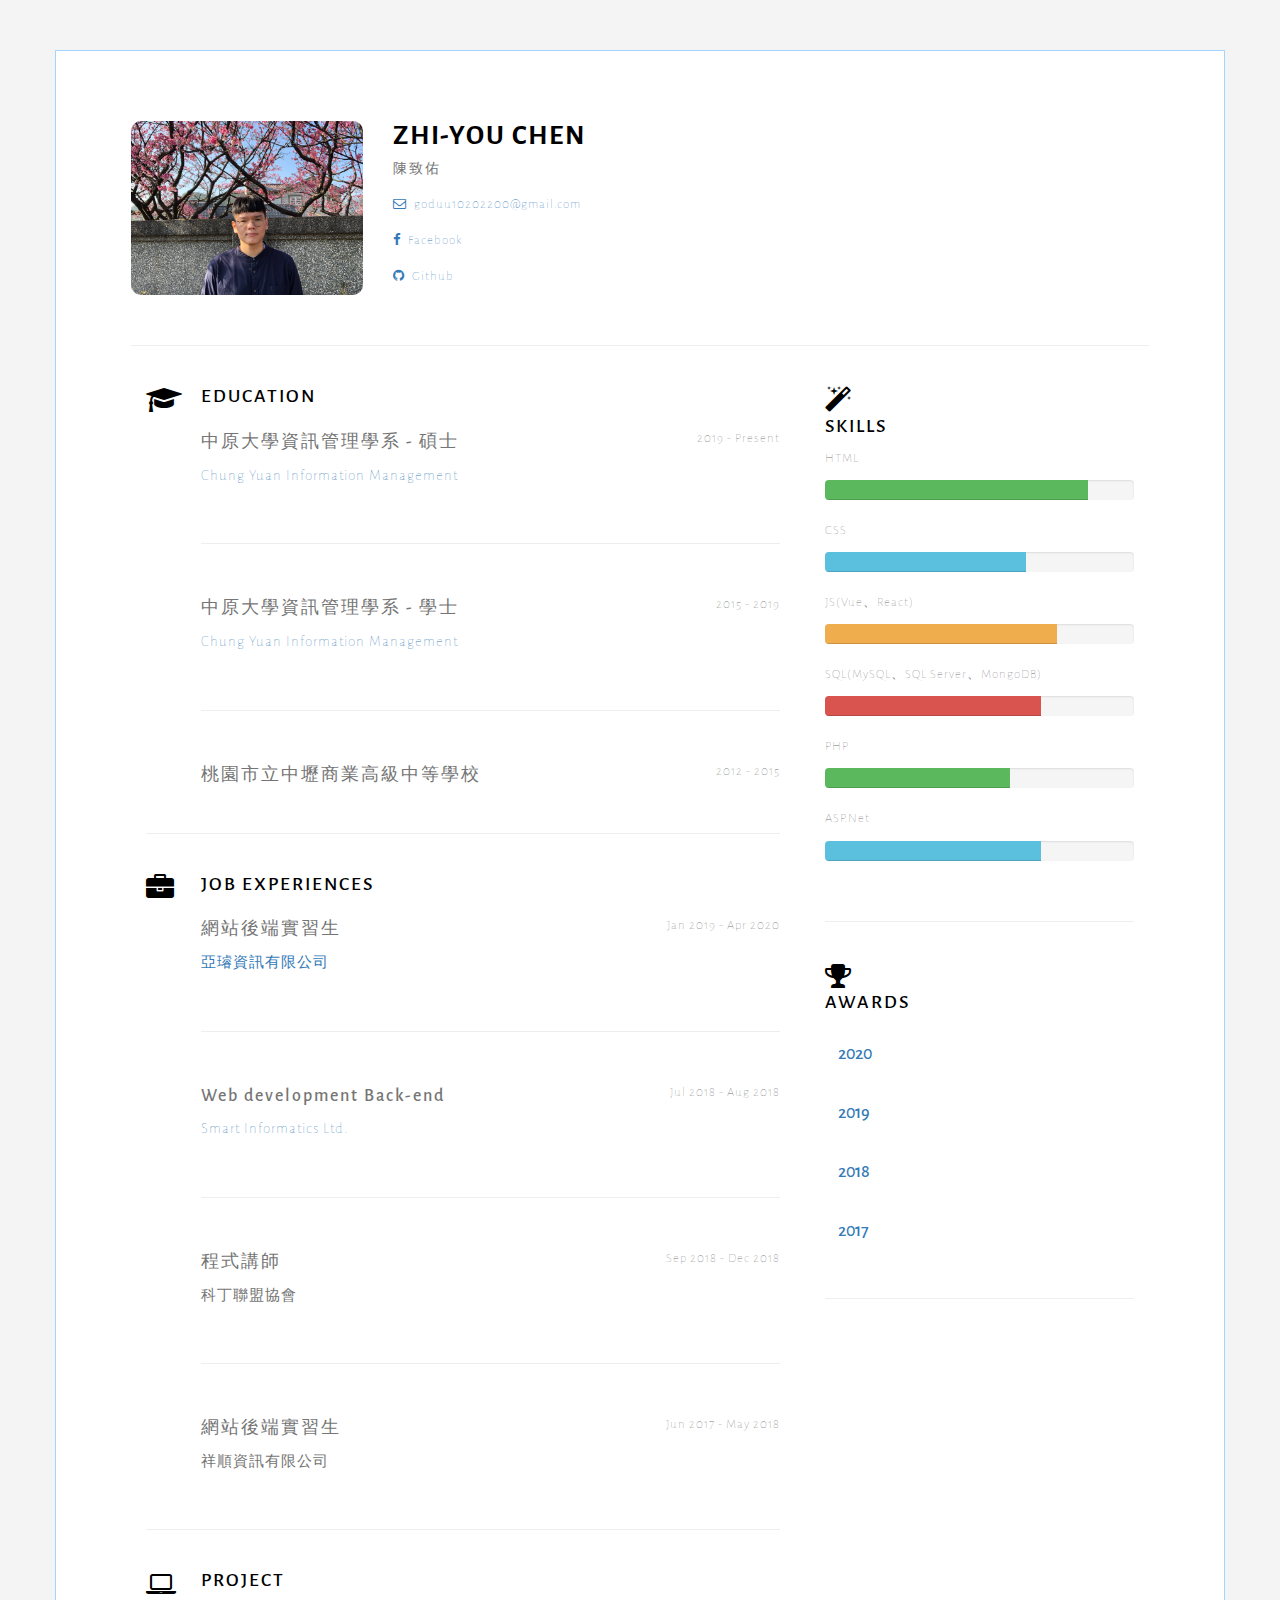
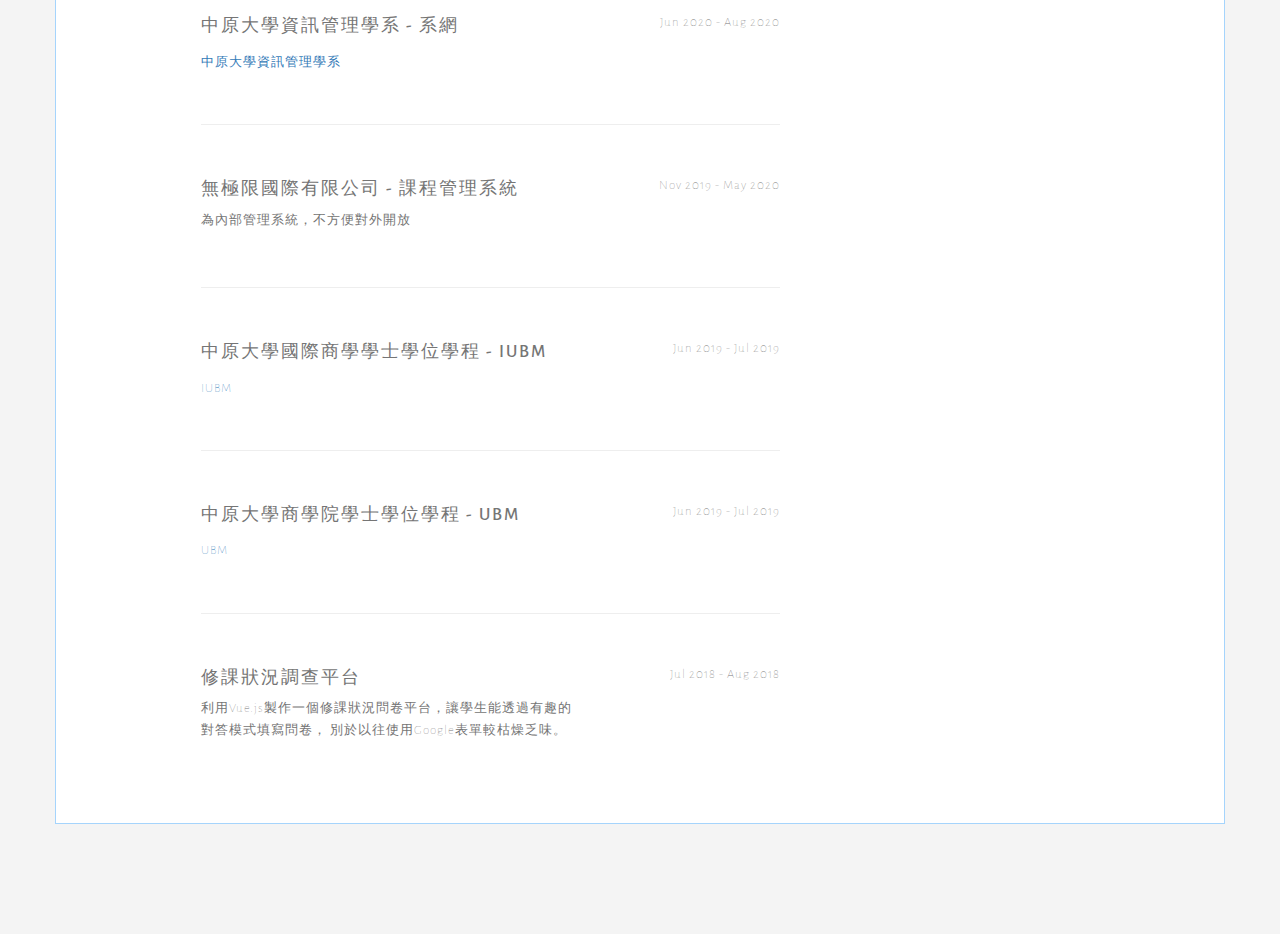
==== commit 0744d1e4: "1. 更新履歷（得獎） 2. 更新圖片" ====
--- a/index.html
+++ b/index.html
@@ -74,7 +74,7 @@
         <div class="col-sm-3">
           <img
             class="propic"
-            src="http://www.uuu.nctu.me/img/S__37199875.jpg"
+            src="./img/im1.jpg"
             alt=""
           />
         </div>
@@ -508,6 +508,24 @@
 
             <div id="accordion">
               <div class="card">
+                <div class="card-header" id="heading_2020">
+                  <h5 class="mb-0">
+                    <button class="btn btn-link" data-toggle="collapse" data-target="#collapse_2020" aria-expanded="true"
+                      aria-controls="collapseOne">
+                      <h4>2020</h4>
+                    </button>
+                  </h5>
+                </div>
+              
+                <div id="collapse_2020" class="collapse" aria-labelledby="heading_2020" data-parent="#accordion">
+                  <div class="card-body award_text">
+                    <div class="award">
+                      <h5>全國大專資訊應用服務創新競賽 - 第二名</h5>
+                    </div>
+                  </div>
+                </div>
+              </div>
+              <div class="card">
                 <div class="card-header" id="headingOne">
                   <h5 class="mb-0">
                     <button
@@ -530,7 +548,7 @@
                 >
                   <div class="card-body award_text">
                     <div class="award">
-                      <h4>創新創業競賽 - 第三名</h4>
+                      <h5>創新創業競賽 - 第三名</h5>
                     </div>
                   </div>
                 </div>
@@ -557,19 +575,19 @@
                 >
                   <div class="card-body award_text">
                     <div class="award">
-                      <h4>經濟部搶鮮大賽 - 第三名</h4>
-                    </div>
-                    <div class="award">
-                      <h4>全國資訊應用競賽 - 第三名</h4>
-                    </div>
-                    <div class="award">
-                      <h4>新創事業團隊競賽 - 第二名</h4>
-                    </div>
-                    <div class="award">
-                      <h4>中原資管專題競賽 - 海報設計獎</h4>
-                    </div>
-                    <div class="award">
-                      <h4>中原資管專題競賽 - 海報人氣獎</h4>
+                      <h5>經濟部搶鮮大賽 - 第三名</h5>
+                    </div>
+                    <div class="award">
+                      <h5>全國資訊應用競賽 - 第三名</h5>
+                    </div>
+                    <div class="award">
+                      <h5>新創事業團隊競賽 - 第二名</h5>
+                    </div>
+                    <div class="award">
+                      <h5>中原資管專題競賽 - 海報設計獎</h5>
+                    </div>
+                    <div class="award">
+                      <h5>中原資管專題競賽 - 海報人氣獎</h5>
                     </div>
                   </div>
                 </div>
@@ -596,10 +614,10 @@
                 >
                   <div class="card-body award_text">
                     <div class="award">
-                      <h4>畢業專題初賽 - 第一名</h4>
-                    </div>
-                    <div class="award">
-                      <h4>系統分析與設計 - 第二名</h4>
+                      <h5>畢業專題初賽 - 第一名</h5>
+                    </div>
+                    <div class="award">
+                      <h5>系統分析與設計 - 第二名</h5>
                     </div>
                   </div>
                 </div>
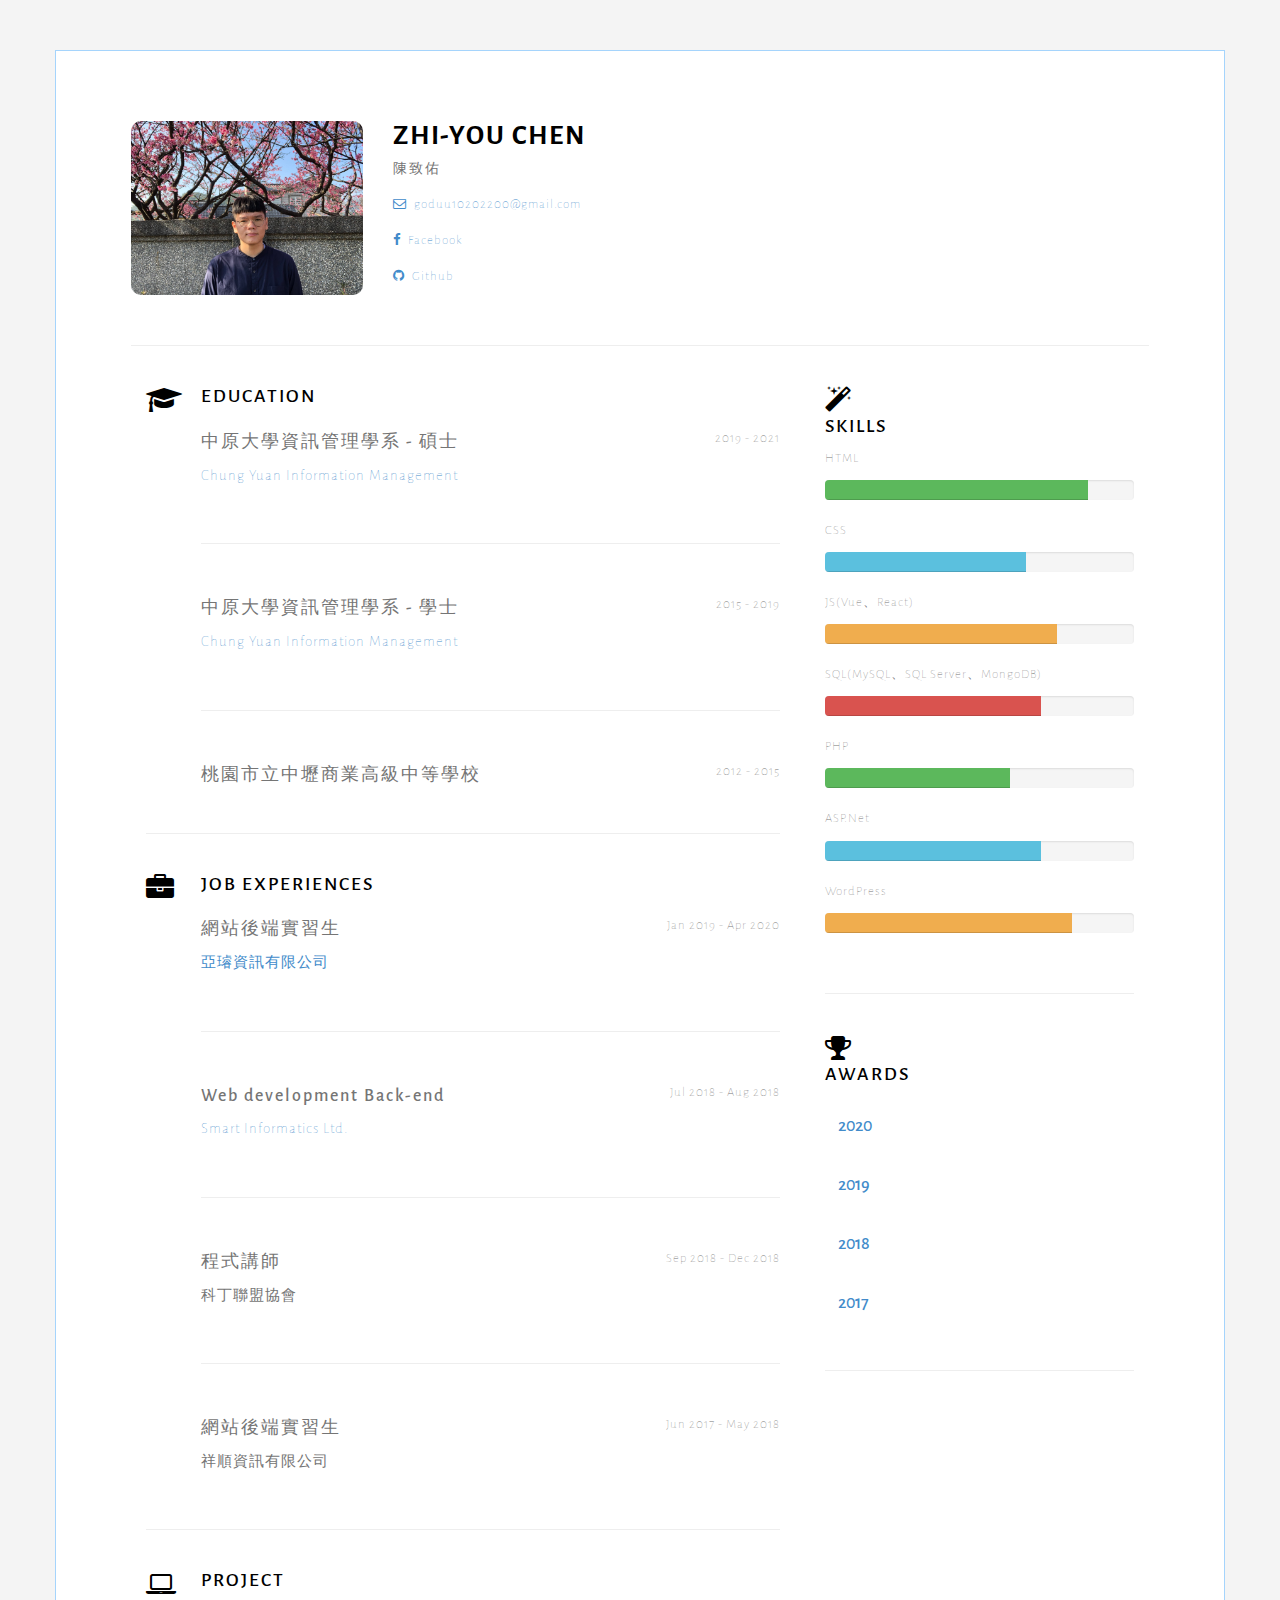
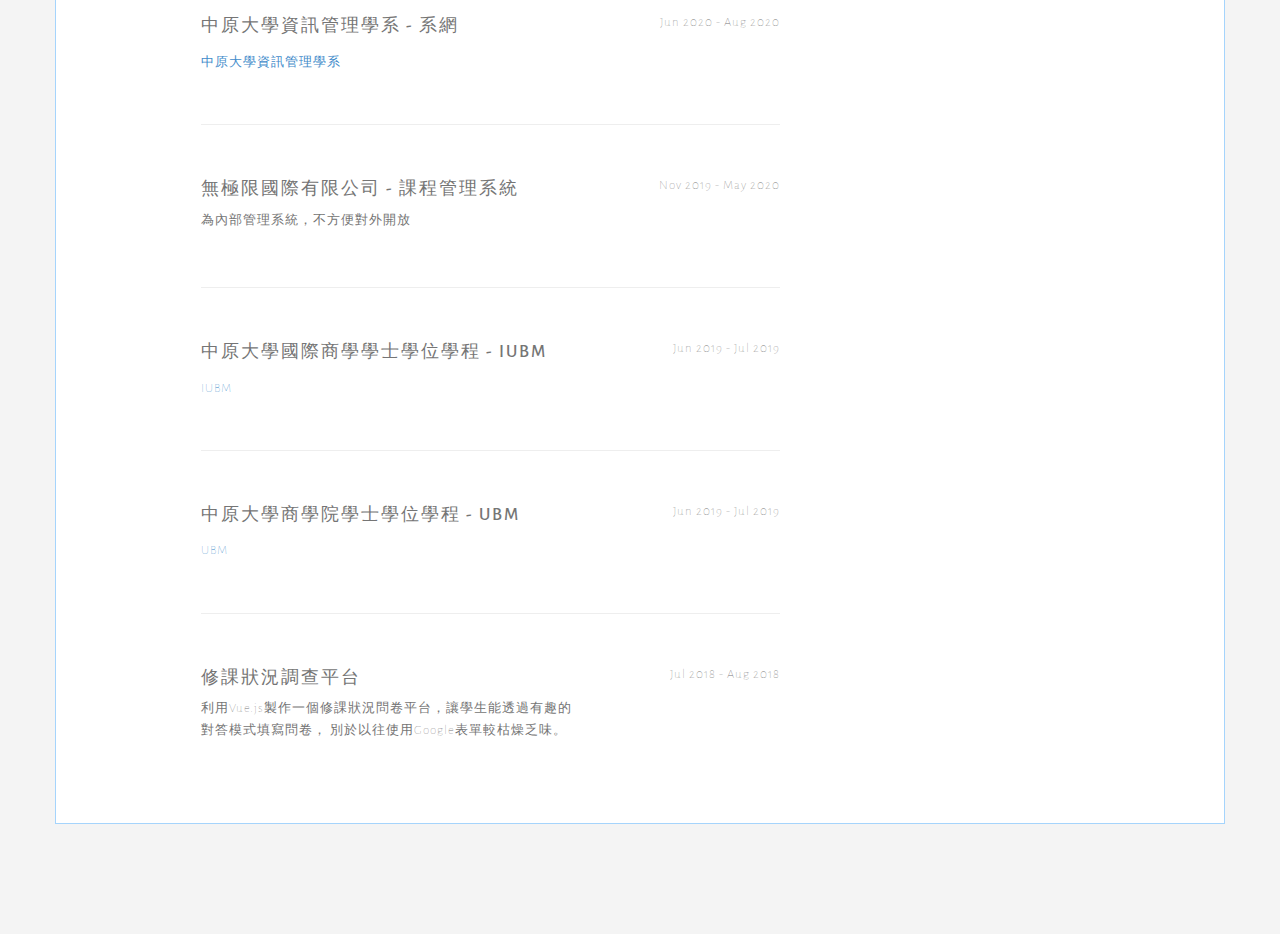
==== commit c3568f85: "更改引入bootstrap檔案" ====
--- a/index.html
+++ b/index.html
@@ -1,145 +1,119 @@
 <!DOCTYPE html>
 <html lang="">
-  <head>
-    <meta charset="UTF-8" />
-    <meta name="viewport" content="width=device-width, initial-scale=1.0" />
-
-    <!-- ===========================
+
+<head>
+  <meta charset="UTF-8" />
+  <meta name="viewport" content="width=device-width, initial-scale=1.0" />
+
+  <!-- ===========================
     THEME INFO
     =========================== -->
-    <meta
-      name="description"
-      content="CVstrap is another Free minimal CV HTML theme by EvenFly built with Bootstrap 3.3.0. and released under CC-3.0 license."
-    />
-    <meta
-      name="keywords"
-      content="curriculum vitae, cv, one page, onepage, bootstrap, responsive, resume, timeline, free cv"
-    />
-    <meta name="author" content="Mamun Srizon" />
-
-    <!-- ===========================
+  <meta name="description"
+    content="CVstrap is another Free minimal CV HTML theme by EvenFly built with Bootstrap 3.3.0. and released under CC-3.0 license." />
+  <meta name="keywords"
+    content="curriculum vitae, cv, one page, onepage, bootstrap, responsive, resume, timeline, free cv" />
+  <meta name="author" content="Mamun Srizon" />
+
+  <!-- ===========================
     SITE TITLE
     =========================== -->
-    <title>ZHI-YOU CHEN（陳致佑）</title>
-
-    <!-- ===========================
+  <title>ZHI-YOU CHEN（陳致佑）</title>
+
+  <!-- ===========================
     FAVICONS
     =========================== -->
-    <link
-      rel="shortcut icon"
-      type="image/x-icon"
-      href="./assets/icon/monster.png"
-    />
-
-    <!-- ===========================
+  <link rel="shortcut icon" type="image/x-icon" href="./assets/icon/monster.png" />
+
+  <!-- ===========================
     STYLESHEETS
     =========================== -->
-    <link
-      rel="stylesheet"
-      href="http://maxcdn.bootstrapcdn.com/bootstrap/3.3.0/css/bootstrap.min.css"
-    />
-    <link rel="stylesheet" href="css/style.css" />
-    <link rel="stylesheet" href="css/responsive.css" />
-
-    <!-- ===========================
+  <!-- <link rel="stylesheet" href="http://maxcdn.bootstrapcdn.com/bootstrap/3.3.0/css/bootstrap.min.css" /> -->
+  <link rel="stylesheet" href="css/bootstrap.min.css" />
+  <link rel="stylesheet" href="css/style.css" />
+  <link rel="stylesheet" href="css/responsive.css" />
+
+  <!-- ===========================
     FONTS & ICONS
     =========================== -->
-    <link
-      href="http://fonts.googleapis.com/css?family=Kristi|Alegreya+Sans:300"
-      rel="stylesheet"
-      type="text/css"
-    />
-    <link
-      href="http://maxcdn.bootstrapcdn.com/font-awesome/4.2.0/css/font-awesome.min.css"
-      rel="stylesheet"
-    />
-
-    <!--[if IE]>
+  <link href="http://fonts.googleapis.com/css?family=Kristi|Alegreya+Sans:300" rel="stylesheet" type="text/css" />
+  <link href="http://maxcdn.bootstrapcdn.com/font-awesome/4.2.0/css/font-awesome.min.css" rel="stylesheet" />
+
+  <!--[if IE]>
       <script src="https://cdn.jsdelivr.net/html5shiv/3.7.2/html5shiv.min.js"></script>
       <script src="https://cdn.jsdelivr.net/respond/1.4.2/respond.min.js"></script>
     <![endif]-->
-    <style>
-      .award_text {
-        margin-left: 1vw;
-      }
-    </style>
-  </head>
-
-  <body>
-    <div class="container">
-      <!-- ===========================
+  <style>
+    .award_text {
+      margin-left: 1vw;
+    }
+  </style>
+</head>
+
+<body>
+  <div class="container">
+    <!-- ===========================
         HEADER
         ============================ -->
-      <div id="header" class="row">
-        <div class="col-sm-3">
-          <img
-            class="propic"
-            src="./img/im1.jpg"
-            alt=""
-          />
-        </div>
-        <!-- photo end-->
-
-        <div class="col-sm-9">
-          <div class="cv-title">
-            <div class="row">
-              <div class="col-sm-7">
-                <span>
-                  <h1>ZHI-YOU CHEN</h1>
-                  <h5>陳致佑</h5>
-                </span>
-              </div>
-            </div>
-          </div>
-          <!-- Title end-->
-
-          <!-- ===========================
+    <div id="header" class="row">
+      <div class="col-sm-3">
+        <img class="propic" src="./img/im1.jpg" alt="" />
+      </div>
+      <!-- photo end-->
+
+      <div class="col-sm-9">
+        <div class="cv-title">
+          <div class="row">
+            <div class="col-sm-7">
+              <span>
+                <h1>ZHI-YOU CHEN</h1>
+                <h5>陳致佑</h5>
+              </span>
+            </div>
+          </div>
+        </div>
+        <!-- Title end-->
+
+        <!-- ===========================
                 SOCIAL & CONTACT
                 ============================ -->
-          <div class="row">
-            <div class="col-sm-4">
-              <ul class="list-unstyled">
-                <li>
-                  <a href="mailto:goduu10202200@gmail.com"
-                    ><span class="social fa fa-envelope-o"></span
-                    >goduu10202200@gmail.com</a
-                  >
-                </li>
-                <li>
-                  <a
-                    href="https://www.facebook.com/goduu10202200"
-                    target="_blank"
-                    ><span class="social fa fa-facebook"></span>Facebook</a
-                  >
-                </li>
-                <li>
-                  <a href="https://github.com/goduu10202200" target="_blank"
-                    ><span class="social fa fa-github"></span>Github</a
-                  >
-                </li>
-              </ul>
-            </div>
-            <!-- social 1st col end-->
-          </div>
-          <!-- header social end-->
-        </div>
-        <!-- header right end-->
-      </div>
-      <!-- header end-->
-
-      <hr class="firsthr" />
-
-      <!-- ===========================
+        <div class="row">
+          <div class="col-sm-4">
+            <ul class="list-unstyled">
+              <li>
+                <a href="mailto:goduu10202200@gmail.com"><span
+                    class="social fa fa-envelope-o"></span>goduu10202200@gmail.com</a>
+              </li>
+              <li>
+                <a href="https://www.facebook.com/goduu10202200" target="_blank"><span
+                    class="social fa fa-facebook"></span>Facebook</a>
+              </li>
+              <li>
+                <a href="https://github.com/goduu10202200" target="_blank"><span
+                    class="social fa fa-github"></span>Github</a>
+              </li>
+            </ul>
+          </div>
+          <!-- social 1st col end-->
+        </div>
+        <!-- header social end-->
+      </div>
+      <!-- header right end-->
+    </div>
+    <!-- header end-->
+
+    <hr class="firsthr" />
+
+    <!-- ===========================
         BODY LEFT PART
         ============================ -->
-      <div class="col-md-8 mainleft">
-        <div id="statement" class="row mobmid">
-          <!-- <div class="col-sm-1">
+    <div class="col-md-8 mainleft">
+      <div id="statement" class="row mobmid">
+        <!-- <div class="col-sm-1">
             <span class="secicon fa fa-user"></span>
           </div> -->
-          <!--icon end-->
-
-          <!-- <div class="col-sm-11">
+        <!--icon end-->
+
+        <!-- <div class="col-sm-11">
             <h3>Personal statement</h3>
             <p>
               Hi, I am Bappy from Bangladesh.Adipiscing elit. Nullam dapibus
@@ -158,490 +132,428 @@
 
             <p class="signature">TowkirAhmed</p>
           </div> -->
-          <!--info end-->
-        </div>
-        <!--personal statement end-->
-
-        <!-- <hr /> -->
-
-        <div id="education" class="row mobmid">
-          <div class="col-sm-1">
-            <span class="secicon fa fa-graduation-cap"></span>
-          </div>
-          <!--icon end-->
-
-          <div class="col-sm-11">
-            <h3>Education</h3>
-
-            <!-- 中原大學資訊管理學系 - 碩士 - S -->
-            <div class="row">
-              <div class="col-md-9">
-                <h4>中原大學資訊管理學系 - 碩士</h4>
-                <p class="sub">
-                  <a href="http://www.im.cycu.edu.tw/wSite/mp?mp=5400"
-                    >Chung Yuan Information Management</a
-                  >
-                </p>
-              </div>
-              <div class="year col-md-3">
-                <p>2019 - Present</p>
-              </div>
-            </div>
-            <!-- 中原大學資訊管理學系 - 學士 - E -->
-            <hr />
-            <!-- 中原大學資訊管理學系 - 學士 - S -->
-            <div class="row">
-              <div class="col-md-9">
-                <h4>中原大學資訊管理學系 - 學士</h4>
-                <p class="sub">
-                  <a href="http://www.im.cycu.edu.tw/wSite/mp?mp=5400"
-                    >Chung Yuan Information Management</a
-                  >
-                </p>
-              </div>
-              <div class="year col-md-3">
-                <p>2015 - 2019</p>
-              </div>
-            </div>
-            <!-- 中原大學資訊管理學系 - 學士 - E -->
-
-            <hr />
-
-            <div class="row">
-              <div class="col-md-9">
-                <h4>桃園市立中壢商業高級中等學校</h4>
-              </div>
-
-              <div class="year col-md-3">
-                <p>2012 - 2015</p>
-              </div>
-            </div>
-            <!--Education & Certification 3 end-->
-          </div>
-        </div>
-        <!--Education & Certifications end-->
-
-        <hr />
-        <!-- ===========================
+        <!--info end-->
+      </div>
+      <!--personal statement end-->
+
+      <!-- <hr /> -->
+
+      <div id="education" class="row mobmid">
+        <div class="col-sm-1">
+          <span class="secicon fa fa-graduation-cap"></span>
+        </div>
+        <!--icon end-->
+
+        <div class="col-sm-11">
+          <h3>Education</h3>
+
+          <!-- 中原大學資訊管理學系 - 碩士 - S -->
+          <div class="row">
+            <div class="col-md-9">
+              <h4>中原大學資訊管理學系 - 碩士</h4>
+              <p class="sub">
+                <a href="https://im.cycu.edu.tw/">Chung Yuan Information Management</a>
+              </p>
+            </div>
+            <div class="year col-md-3">
+              <p>2019 - 2021</p>
+            </div>
+          </div>
+          <!-- 中原大學資訊管理學系 - 學士 - E -->
+          <hr />
+          <!-- 中原大學資訊管理學系 - 學士 - S -->
+          <div class="row">
+            <div class="col-md-9">
+              <h4>中原大學資訊管理學系 - 學士</h4>
+              <p class="sub">
+                <a href="https://im.cycu.edu.tw/">Chung Yuan Information Management</a>
+              </p>
+            </div>
+            <div class="year col-md-3">
+              <p>2015 - 2019</p>
+            </div>
+          </div>
+          <!-- 中原大學資訊管理學系 - 學士 - E -->
+
+          <hr />
+
+          <div class="row">
+            <div class="col-md-9">
+              <h4>桃園市立中壢商業高級中等學校</h4>
+            </div>
+
+            <div class="year col-md-3">
+              <p>2012 - 2015</p>
+            </div>
+          </div>
+          <!--Education & Certification 3 end-->
+        </div>
+      </div>
+      <!--Education & Certifications end-->
+
+      <hr />
+      <!-- ===========================
             JOB EXPERIENCES
             ============================ -->
-        <div id="job" class="row mobmid">
-          <div class="col-sm-1">
-            <span class="secicon fa fa-briefcase"></span>
-          </div>
-          <!--icon end-->
-
-          <div class="col-sm-11">
-            <h3>Job Experiences</h3>
-
-            <div class="row">
-              <div class="col-md-9">
-                <h4>網站後端實習生</h4>
-                <p class="sub">
-                  <a href="http://www.ys-infoware.com/" target="_blank"
-                    >亞璿資訊有限公司</a
-                  >
-                </p>
-              </div>
-              <div class="year col-md-3">
-                <p>Jan 2019 - Apr 2020</p>
-              </div>
-            </div>
-            <!--Job 1 end-->
-            <hr />
-            <div class="row">
-              <div class="col-md-8">
-                <h4>Web development Back-end</h4>
-                <p class="sub">
-                  <a href="https://smart-informatics.com/" target="_blank"
-                    >Smart Informatics Ltd.</a
-                  >
-                </p>
-                <!-- <p>
+      <div id="job" class="row mobmid">
+        <div class="col-sm-1">
+          <span class="secicon fa fa-briefcase"></span>
+        </div>
+        <!--icon end-->
+
+        <div class="col-sm-11">
+          <h3>Job Experiences</h3>
+
+          <div class="row">
+            <div class="col-md-9">
+              <h4>網站後端實習生</h4>
+              <p class="sub">
+                <a href="http://www.ys-infoware.com/" target="_blank">亞璿資訊有限公司</a>
+              </p>
+            </div>
+            <div class="year col-md-3">
+              <p>Jan 2019 - Apr 2020</p>
+            </div>
+          </div>
+          <!--Job 1 end-->
+          <hr />
+          <div class="row">
+            <div class="col-md-8">
+              <h4>Web development Back-end</h4>
+              <p class="sub">
+                <a href="https://smart-informatics.com/" target="_blank">Smart Informatics Ltd.</a>
+              </p>
+              <!-- <p>
                         Studying all aspect of Graphic Design Including Advertising
                         Design, Branding, Copy Exhibition Design, Ilustration,
                         Information Design, Packaging Design and Website Design
                       </p> -->
-              </div>
-              <div class="year col-md-4">
-                <p>Jul 2018 - Aug 2018</p>
-              </div>
-            </div>
-            <!--Job 2 end-->
-
-            <hr />
-
-            <div class="row">
-              <div class="col-md-8">
-                <h4>程式講師</h4>
-                <p class="sub" style="font-size: 15px">科丁聯盟協會</p>
-              </div>
-              <div class="year col-md-4">
-                <p>Sep 2018 - Dec 2018</p>
-              </div>
-            </div>
-
-            <hr />
-
-            <div class="row">
-              <div class="col-md-8">
-                <h4>網站後端實習生</h4>
-                <p class="sub" style="font-size: 15px">祥順資訊有限公司</p>
-              </div>
-              <div class="year col-md-4">
-                <p>Jun 2017 - May 2018</p>
-              </div>
-            </div>
-          </div>
-          <!--Job experiences end-->
+            </div>
+            <div class="year col-md-4">
+              <p>Jul 2018 - Aug 2018</p>
+            </div>
+          </div>
+          <!--Job 2 end-->
+
+          <hr />
+
+          <div class="row">
+            <div class="col-md-8">
+              <h4>程式講師</h4>
+              <p class="sub" style="font-size: 15px">科丁聯盟協會</p>
+            </div>
+            <div class="year col-md-4">
+              <p>Sep 2018 - Dec 2018</p>
+            </div>
+          </div>
+
+          <hr />
+
+          <div class="row">
+            <div class="col-md-8">
+              <h4>網站後端實習生</h4>
+              <p class="sub" style="font-size: 15px">祥順資訊有限公司</p>
+            </div>
+            <div class="year col-md-4">
+              <p>Jun 2017 - May 2018</p>
+            </div>
+          </div>
         </div>
         <!--Job experiences end-->
-
-        <hr />
-
-        <div id="preject" class="row mobmid">
-          <div class="col-sm-1">
-            <span class="secicon fa fa-laptop"></span>
-          </div>
-          <div class="col-sm-11">
-            <h3>Project</h3>
-            <!-- 中原資管系網 -S -->
-            <div class="row">
-              <div class="col-md-8">
-                <h4>中原大學資訊管理學系 - 系網</h4>
-                <p class="sub">
-                  <a href="https://im.cycu.edu.tw/" target="_blank">
-                    <h4>中原大學資訊管理學系</h4>
-                  </a>
-                </p>
-              </div>
-              <div class="year col-md-4">
-                <p>Jun 2020 - Aug 2020</p>
-              </div>
-            </div>
-            <!-- 中原資管系網 -E -->
-            <hr />
-            <!-- 無極限 - 課程管理系統 -S -->
-            <div class="row">
-              <div class="col-md-8">
-                <h4>無極限國際有限公司 - 課程管理系統</h4>
-                <p class="sub">
-                  <span>為內部管理系統，不方便對外開放</span>
-                </p>
-              </div>
-              <div class="year col-md-4">
-                <p>Nov 2019 - May 2020</p>
-              </div>
-            </div>
-            <!-- 無極限 - 課程管理系統 -E -->
-            <hr />
-            <!-- 國際商學學士學位學程 -S -->
-            <div class="row">
-              <div class="col-md-8">
-                <h4>中原大學國際商學學士學位學程 - IUBM</h4>
-                <p class="sub">
-                  <a href="https://wp.cycu.edu.tw/iubm/" target="_blank">
-                    <h4>IUBM</h4>
-                  </a>
-                </p>
-              </div>
-              <div class="year col-md-4">
-                <p>Jun 2019 - Jul 2019</p>
-              </div>
-            </div>
-            <!-- 國際商學學士學位學程 -E -->
-            <hr />
-            <!-- 商學院學士學位學程 -S -->
-            <div class="row">
-              <div class="col-md-8">
-                <h4>中原大學商學院學士學位學程 - UBM</h4>
-                <p class="sub">
-                  <a href="https://wp.cycu.edu.tw/ubm/" target="_blank">
-                    <h4>UBM</h4>
-                  </a>
-                </p>
-              </div>
-              <div class="year col-md-4">
-                <p>Jun 2019 - Jul 2019</p>
-              </div>
-            </div>
-            <!-- 商學院學士學位學程 -E -->
-            <hr />
-            <!-- 修課狀況調整平台 -S -->
-            <div class="row">
-              <div class="col-md-8">
-                <h4>修課狀況調查平台</h4>
-                <!-- <p class="sub"><a href="">Smart Informatics Ltd.</a></p> -->
-                <p>
-                  利用Vue.js製作一個修課狀況問卷平台，讓學生能透過有趣的對答模式填寫問卷，
-                  別於以往使用Google表單較枯燥乏味。
-                </p>
-              </div>
-              <div class="year col-md-4">
-                <p>Jul 2018 - Aug 2018</p>
-              </div>
-            </div>
-            <!-- 修課狀況調整平台 -E -->
-          </div>
-
-          <!--Project experiences end-->
-        </div>
+      </div>
+      <!--Job experiences end-->
+
+      <hr />
+
+      <div id="preject" class="row mobmid">
+        <div class="col-sm-1">
+          <span class="secicon fa fa-laptop"></span>
+        </div>
+        <div class="col-sm-11">
+          <h3>Project</h3>
+          <!-- 中原資管系網 -S -->
+          <div class="row">
+            <div class="col-md-8">
+              <h4>中原大學資訊管理學系 - 系網</h4>
+              <p class="sub">
+                <a href="https://im.cycu.edu.tw/" target="_blank">
+                  <h4>中原大學資訊管理學系</h4>
+                </a>
+              </p>
+            </div>
+            <div class="year col-md-4">
+              <p>Jun 2020 - Aug 2020</p>
+            </div>
+          </div>
+          <!-- 中原資管系網 -E -->
+          <hr />
+          <!-- 無極限 - 課程管理系統 -S -->
+          <div class="row">
+            <div class="col-md-8">
+              <h4>無極限國際有限公司 - 課程管理系統</h4>
+              <p class="sub">
+                <span>為內部管理系統，不方便對外開放</span>
+              </p>
+            </div>
+            <div class="year col-md-4">
+              <p>Nov 2019 - May 2020</p>
+            </div>
+          </div>
+          <!-- 無極限 - 課程管理系統 -E -->
+          <hr />
+          <!-- 國際商學學士學位學程 -S -->
+          <div class="row">
+            <div class="col-md-8">
+              <h4>中原大學國際商學學士學位學程 - IUBM</h4>
+              <p class="sub">
+                <a href="https://iubm.cycu.edu.tw/" target="_blank">
+                  <h4>IUBM</h4>
+                </a>
+              </p>
+            </div>
+            <div class="year col-md-4">
+              <p>Jun 2019 - Jul 2019</p>
+            </div>
+          </div>
+          <!-- 國際商學學士學位學程 -E -->
+          <hr />
+          <!-- 商學院學士學位學程 -S -->
+          <div class="row">
+            <div class="col-md-8">
+              <h4>中原大學商學院學士學位學程 - UBM</h4>
+              <p class="sub">
+                <a href="https://wp.cycu.edu.tw/ubm/" target="_blank">
+                  <h4>UBM</h4>
+                </a>
+              </p>
+            </div>
+            <div class="year col-md-4">
+              <p>Jun 2019 - Jul 2019</p>
+            </div>
+          </div>
+          <!-- 商學院學士學位學程 -E -->
+          <hr />
+          <!-- 修課狀況調整平台 -S -->
+          <div class="row">
+            <div class="col-md-8">
+              <h4>修課狀況調查平台</h4>
+              <!-- <p class="sub"><a href="">Smart Informatics Ltd.</a></p> -->
+              <p>
+                利用Vue.js製作一個修課狀況問卷平台，讓學生能透過有趣的對答模式填寫問卷，
+                別於以往使用Google表單較枯燥乏味。
+              </p>
+            </div>
+            <div class="year col-md-4">
+              <p>Jul 2018 - Aug 2018</p>
+            </div>
+          </div>
+          <!-- 修課狀況調整平台 -E -->
+        </div>
+
         <!--Project experiences end-->
       </div>
-      <!--left end-->
-
-      <!-- ===========================
+      <!--Project experiences end-->
+    </div>
+    <!--left end-->
+
+    <!-- ===========================
         SIDEBAR
         =========================== -->
-      <div class="col-md-4 mainright">
-        <div class="row">
-          <div class="col-sm-1 col-md-2 mobmid">
-            <span class="secicon fa fa-magic"></span>
-          </div>
-          <!--icon end-->
-
-          <div class="col-sm-11 col-md-12">
-            <h3 class="mobmid">Skills</h3>
-
-            <p>HTML</p>
-            <div class="progress">
-              <div
-                class="progress-bar progress-bar-success"
-                role="progressbar"
-                aria-valuenow="85"
-                aria-valuemin="0"
-                aria-valuemax="100"
-                style="width: 85%"
-              >
-                <span class="sr-only">85% Complete (success)</span>
-              </div>
-            </div>
-            <!--skill end-->
-
-            <p>CSS</p>
-            <div class="progress">
-              <div
-                class="progress-bar progress-bar-info"
-                role="progressbar"
-                aria-valuenow="65"
-                aria-valuemin="0"
-                aria-valuemax="100"
-                style="width: 65%"
-              >
-                <span class="sr-only">65% Complete</span>
-              </div>
-            </div>
-            <!--skill end-->
-
-            <p>JS(Vue、React)</p>
-            <div class="progress">
-              <div
-                class="progress-bar progress-bar-warning"
-                role="progressbar"
-                aria-valuenow="75"
-                aria-valuemin="0"
-                aria-valuemax="100"
-                style="width: 75%"
-              >
-                <span class="sr-only">75% Complete (warning)</span>
-              </div>
-            </div>
-            <!--skill end-->
-
-            <p>SQL(MySQL、SQL Server、MongoDB)</p>
-            <div class="progress">
-              <div
-                class="progress-bar progress-bar-danger"
-                role="progressbar"
-                aria-valuenow="70"
-                aria-valuemin="0"
-                aria-valuemax="100"
-                style="width: 70%"
-              >
-                <span class="sr-only">70% Complete (danger)</span>
-              </div>
-            </div>
-            <!--skill end-->
-            <p>PHP</p>
-            <div class="progress">
-              <div
-                class="progress-bar progress-bar-success"
-                role="progressbar"
-                aria-valuenow="60"
-                aria-valuemin="0"
-                aria-valuemax="100"
-                style="width: 60%"
-              >
-                <span class="sr-only">60% Complete (success)</span>
-              </div>
-            </div>
-            <!--skill end-->
-            <p>ASP.Net</p>
-            <div class="progress">
-              <div
-                class="progress-bar progress-bar-info"
-                role="progressbar"
-                aria-valuenow="70"
-                aria-valuemin="0"
-                aria-valuemax="100"
-                style="width: 70%"
-              >
-                <span class="sr-only">70% Complete (info)</span>
-              </div>
-            </div>
-            <!--skill end-->
-          </div>
-          <!--info end-->
-        </div>
-        <!--tech skills end-->
-
-        <hr />
-
-        <div class="row mobmid">
-          <div class="col-sm-1 col-md-2">
-            <span class="secicon fa fa-trophy"></span>
-          </div>
-          <!--icon end-->
-
-          <div class="col-sm-11 col-md-12">
-            <h3>Awards</h3>
-
-            <div id="accordion">
-              <div class="card">
-                <div class="card-header" id="heading_2020">
-                  <h5 class="mb-0">
-                    <button class="btn btn-link" data-toggle="collapse" data-target="#collapse_2020" aria-expanded="true"
-                      aria-controls="collapseOne">
-                      <h4>2020</h4>
-                    </button>
-                  </h5>
+    <div class="col-md-4 mainright">
+      <div class="row">
+        <div class="col-sm-1 col-md-2 mobmid">
+          <span class="secicon fa fa-magic"></span>
+        </div>
+        <!--icon end-->
+
+        <div class="col-sm-11 col-md-12">
+          <h3 class="mobmid">Skills</h3>
+
+          <p>HTML</p>
+          <div class="progress">
+            <div class="progress-bar progress-bar-success" role="progressbar" aria-valuenow="85" aria-valuemin="0"
+              aria-valuemax="100" style="width: 85%">
+              <span class="sr-only">85% Complete (success)</span>
+            </div>
+          </div>
+          <!--skill end-->
+
+          <p>CSS</p>
+          <div class="progress">
+            <div class="progress-bar progress-bar-info" role="progressbar" aria-valuenow="65" aria-valuemin="0"
+              aria-valuemax="100" style="width: 65%">
+              <span class="sr-only">65% Complete</span>
+            </div>
+          </div>
+          <!--skill end-->
+
+          <p>JS(Vue、React)</p>
+          <div class="progress">
+            <div class="progress-bar progress-bar-warning" role="progressbar" aria-valuenow="75" aria-valuemin="0"
+              aria-valuemax="100" style="width: 75%">
+              <span class="sr-only">75% Complete (warning)</span>
+            </div>
+          </div>
+          <!--skill end-->
+
+          <p>SQL(MySQL、SQL Server、MongoDB)</p>
+          <div class="progress">
+            <div class="progress-bar progress-bar-danger" role="progressbar" aria-valuenow="70" aria-valuemin="0"
+              aria-valuemax="100" style="width: 70%">
+              <span class="sr-only">70% Complete (danger)</span>
+            </div>
+          </div>
+          <!--skill end-->
+          <p>PHP</p>
+          <div class="progress">
+            <div class="progress-bar progress-bar-success" role="progressbar" aria-valuenow="60" aria-valuemin="0"
+              aria-valuemax="100" style="width: 60%">
+              <span class="sr-only">60% Complete (success)</span>
+            </div>
+          </div>
+          <!--skill end-->
+          <p>ASP.Net</p>
+          <div class="progress">
+            <div class="progress-bar progress-bar-info" role="progressbar" aria-valuenow="70" aria-valuemin="0"
+              aria-valuemax="100" style="width: 70%">
+              <span class="sr-only">70% Complete (info)</span>
+            </div>
+          </div>
+          <!--skill end-->
+
+          <p>WordPress</p>
+          <div class="progress">
+            <div class="progress-bar progress-bar-warning" role="progressbar" aria-valuenow="80" aria-valuemin="0"
+              aria-valuemax="100" style="width: 80%">
+              <span class="sr-only">80% Complete (info)</span>
+            </div>
+          </div>
+          <!--skill end-->
+
+        </div>
+        <!--info end-->
+      </div>
+      <!--tech skills end-->
+
+      <hr />
+
+      <div class="row mobmid">
+        <div class="col-sm-1 col-md-2">
+          <span class="secicon fa fa-trophy"></span>
+        </div>
+        <!--icon end-->
+
+        <div class="col-sm-11 col-md-12">
+          <h3>Awards</h3>
+
+          <div id="accordion">
+            <div class="card">
+              <div class="card-header" id="heading_2020">
+                <h5 class="mb-0">
+                  <button class="btn btn-link" data-toggle="collapse" data-target="#collapse_2020" aria-expanded="true"
+                    aria-controls="collapseOne">
+                    <h4>2020</h4>
+                  </button>
+                </h5>
+              </div>
+
+              <div id="collapse_2020" class="collapse" aria-labelledby="heading_2020" data-parent="#accordion">
+                <div class="card-body award_text">
+                  <div class="award">
+                    <h5>全國大專資訊應用服務創新競賽 - 第二名</h5>
+                  </div>
                 </div>
-              
-                <div id="collapse_2020" class="collapse" aria-labelledby="heading_2020" data-parent="#accordion">
-                  <div class="card-body award_text">
-                    <div class="award">
-                      <h5>全國大專資訊應用服務創新競賽 - 第二名</h5>
-                    </div>
+              </div>
+            </div>
+            <div class="card">
+              <div class="card-header" id="headingOne">
+                <h5 class="mb-0">
+                  <button class="btn btn-link" data-toggle="collapse" data-target="#collapseOne" aria-expanded="true"
+                    aria-controls="collapseOne">
+                    <h4>2019</h4>
+                  </button>
+                </h5>
+              </div>
+
+              <div id="collapseOne" class="collapse" aria-labelledby="headingOne" data-parent="#accordion">
+                <div class="card-body award_text">
+                  <div class="award">
+                    <h5>創新創業競賽 - 第三名</h5>
                   </div>
                 </div>
               </div>
-              <div class="card">
-                <div class="card-header" id="headingOne">
-                  <h5 class="mb-0">
-                    <button
-                      class="btn btn-link"
-                      data-toggle="collapse"
-                      data-target="#collapseOne"
-                      aria-expanded="true"
-                      aria-controls="collapseOne"
-                    >
-                      <h4>2019</h4>
-                    </button>
-                  </h5>
+            </div>
+            <div class="card">
+              <div class="card-header" id="headingTwo">
+                <h5 class="mb-0">
+                  <button class="btn btn-link collapsed" data-toggle="collapse" data-target="#collapseTwo"
+                    aria-expanded="false" aria-controls="collapseTwo">
+                    <h4>2018</h4>
+                  </button>
+                </h5>
+              </div>
+              <div id="collapseTwo" class="collapse" aria-labelledby="headingTwo" data-parent="#accordion">
+                <div class="card-body award_text">
+                  <div class="award">
+                    <h5>經濟部搶鮮大賽 - 第三名</h5>
+                  </div>
+                  <div class="award">
+                    <h5>全國資訊應用競賽 - 第三名</h5>
+                  </div>
+                  <div class="award">
+                    <h5>新創事業團隊競賽 - 第二名</h5>
+                  </div>
+                  <div class="award">
+                    <h5>中原資管專題競賽 - 海報設計獎</h5>
+                  </div>
+                  <div class="award">
+                    <h5>中原資管專題競賽 - 海報人氣獎</h5>
+                  </div>
                 </div>
-
-                <div
-                  id="collapseOne"
-                  class="collapse"
-                  aria-labelledby="headingOne"
-                  data-parent="#accordion"
-                >
-                  <div class="card-body award_text">
-                    <div class="award">
-                      <h5>創新創業競賽 - 第三名</h5>
-                    </div>
+              </div>
+            </div>
+            <div class="card">
+              <div class="card-header" id="headingThree">
+                <h5 class="mb-0">
+                  <button class="btn btn-link collapsed" data-toggle="collapse" data-target="#collapseThree"
+                    aria-expanded="false" aria-controls="collapseThree">
+                    <h4>2017</h4>
+                  </button>
+                </h5>
+              </div>
+              <div id="collapseThree" class="collapse" aria-labelledby="headingThree" data-parent="#accordion">
+                <div class="card-body award_text">
+                  <div class="award">
+                    <h5>畢業專題初賽 - 第一名</h5>
+                  </div>
+                  <div class="award">
+                    <h5>系統分析與設計 - 第二名</h5>
                   </div>
                 </div>
               </div>
-              <div class="card">
-                <div class="card-header" id="headingTwo">
-                  <h5 class="mb-0">
-                    <button
-                      class="btn btn-link collapsed"
-                      data-toggle="collapse"
-                      data-target="#collapseTwo"
-                      aria-expanded="false"
-                      aria-controls="collapseTwo"
-                    >
-                      <h4>2018</h4>
-                    </button>
-                  </h5>
-                </div>
-                <div
-                  id="collapseTwo"
-                  class="collapse"
-                  aria-labelledby="headingTwo"
-                  data-parent="#accordion"
-                >
-                  <div class="card-body award_text">
-                    <div class="award">
-                      <h5>經濟部搶鮮大賽 - 第三名</h5>
-                    </div>
-                    <div class="award">
-                      <h5>全國資訊應用競賽 - 第三名</h5>
-                    </div>
-                    <div class="award">
-                      <h5>新創事業團隊競賽 - 第二名</h5>
-                    </div>
-                    <div class="award">
-                      <h5>中原資管專題競賽 - 海報設計獎</h5>
-                    </div>
-                    <div class="award">
-                      <h5>中原資管專題競賽 - 海報人氣獎</h5>
-                    </div>
-                  </div>
-                </div>
-              </div>
-              <div class="card">
-                <div class="card-header" id="headingThree">
-                  <h5 class="mb-0">
-                    <button
-                      class="btn btn-link collapsed"
-                      data-toggle="collapse"
-                      data-target="#collapseThree"
-                      aria-expanded="false"
-                      aria-controls="collapseThree"
-                    >
-                      <h4>2017</h4>
-                    </button>
-                  </h5>
-                </div>
-                <div
-                  id="collapseThree"
-                  class="collapse"
-                  aria-labelledby="headingThree"
-                  data-parent="#accordion"
-                >
-                  <div class="card-body award_text">
-                    <div class="award">
-                      <h5>畢業專題初賽 - 第一名</h5>
-                    </div>
-                    <div class="award">
-                      <h5>系統分析與設計 - 第二名</h5>
-                    </div>
-                  </div>
-                </div>
-              </div>
-            </div>
-          </div>
-          <!--awards end-->
-        </div>
-        <hr />
-        <!--tech skills end-->
-      </div>
-      <!--right end-->
+            </div>
+          </div>
+        </div>
+        <!--awards end-->
+      </div>
+      <hr />
+      <!--tech skills end-->
     </div>
-    <!--container end-->
-
-    <!-- ===========================
+    <!--right end-->
+  </div>
+  <!--container end-->
+
+  <!-- ===========================
     FOOTER
     =========================== -->
-    <footer class="text-center"></footer>
-
-    <!--necessary scripts and plugins-->
-    <script src="https://ajax.googleapis.com/ajax/libs/jquery/1.11.1/jquery.min.js"></script>
-    <script src="http://maxcdn.bootstrapcdn.com/bootstrap/3.3.1/js/bootstrap.min.js"></script>
-    <script src="js/jquery.nicescroll.min.js"></script>
-    <script src="js/evenfly.js"></script>
-  </body>
-</html>
+  <footer class="text-center"></footer>
+
+  <!--necessary scripts and plugins-->
+  <script src="https://ajax.googleapis.com/ajax/libs/jquery/1.11.1/jquery.min.js"></script>
+  <!-- <script src="http://maxcdn.bootstrapcdn.com/bootstrap/3.3.1/js/bootstrap.min.js"></script> -->
+  <script src="js/bootstrap.min.js"></script>
+  <script src="js/jquery.nicescroll.min.js"></script>
+  <script src="js/evenfly.js"></script>
+</body>
+
+</html>